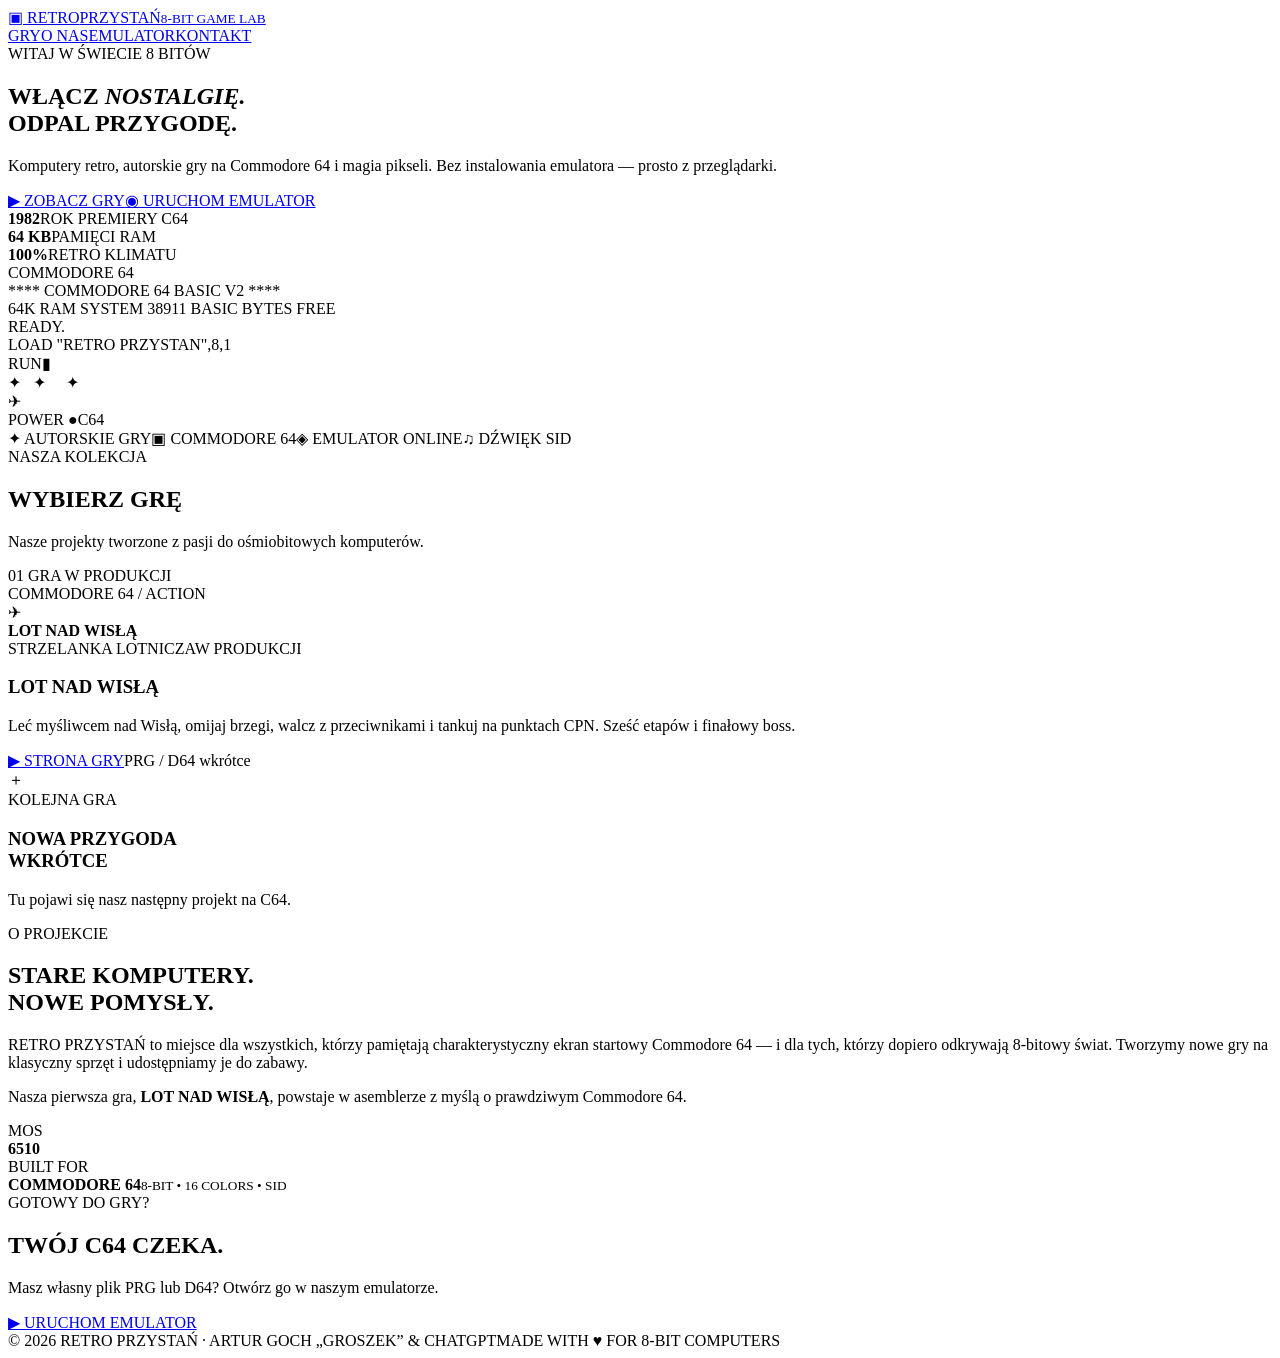
==== index.html @ d4b742b8 "feat: add index.html page" ====
<!doctype html>
<html lang="pl">
<head>
  <meta charset="utf-8"><meta name="viewport" content="width=device-width,initial-scale=1">
  <meta name="theme-color" content="#11112b">
  <meta name="description" content="Retro Przystań — Commodore 64, autorskie gry i emulator w przeglądarce.">
  <title>RETRO PRZYSTAŃ — Gry na Commodore 64</title>
  <link rel="preconnect" href="https://fonts.googleapis.com">
  <link rel="preconnect" href="https://fonts.gstatic.com" crossorigin>
  <link href="https://fonts.googleapis.com/css2?family=Press+Start+2P&family=Space+Grotesk:wght@400;500;600;700&display=swap" rel="stylesheet">
  <link rel="stylesheet" href="style.css">
</head>
<body>
  <header class="topbar wrap"><a class="logo" href="index.html"><span class="logo-mark">▣</span> RETRO<span class="accent">PRZYSTAŃ</span><small>8-BIT GAME LAB</small></a><nav aria-label="Menu"><a href="#gry">GRY</a><a href="#o-projekcie">O NAS</a><a href="player.html">EMULATOR</a><a href="#kontakt">KONTAKT</a></nav></header>
  <main>
    <section class="hero wrap">
      <div class="hero-text"><span class="eyebrow"><span class="pulse"></span> WITAJ W ŚWIECIE 8 BITÓW</span><h1>WŁĄCZ <em>NOSTALGIĘ.</em><br>ODPAL PRZYGODĘ.</h1><p>Komputery retro, autorskie gry na Commodore 64 i magia pikseli. Bez instalowania emulatora — prosto z przeglądarki.</p><div class="actions"><a class="btn primary" href="#gry">▶ ZOBACZ GRY</a><a class="btn ghost" href="player.html">◉ URUCHOM EMULATOR</a></div><div class="hero-stats"><div><strong>1982</strong><span>ROK PREMIERY C64</span></div><div><strong>64 KB</strong><span>PAMIĘCI RAM</span></div><div><strong>100%</strong><span>RETRO KLIMATU</span></div></div></div>
      <div class="machine" aria-label="Dekoracyjny ekran stylizowany na monitor Commodore 64"><div class="monitor"><div class="monitor-top"><span class="led"></span><span>COMMODORE 64</span></div><div class="crt"><div class="crt-inner"><div class="screen-title">**** COMMODORE 64 BASIC V2 ****</div><div>64K RAM SYSTEM 38911 BASIC BYTES FREE</div><div class="ready">READY.</div><div class="screen-line">LOAD "RETRO PRZYSTAN",8,1</div><div class="screen-line">RUN<span class="cursor">▮</span></div><div class="pixel-scene"><div class="sky-pixels">✦ &nbsp; ✦ &nbsp;&nbsp;&nbsp; ✦</div><div class="plane">✈</div><div class="river"></div><div class="shore shore-left"></div><div class="shore shore-right"></div></div></div></div><div class="monitor-bottom"><span>POWER ●</span><span>C64</span></div></div><div class="stand"></div></div>
    </section>
    <section class="features"><div class="wrap feature-grid"><span>✦ AUTORSKIE GRY</span><span>▣ COMMODORE 64</span><span>◈ EMULATOR ONLINE</span><span>♫ DŹWIĘK SID</span></div></section>
    <section class="section wrap" id="gry"><div class="section-head"><div><span class="eyebrow">NASZA KOLEKCJA</span><h2>WYBIERZ <span class="accent">GRĘ</span></h2><p>Nasze projekty tworzone z pasji do ośmiobitowych komputerów.</p></div><span class="pill">01 GRA W PRODUKCJI</span></div><div class="game-grid"><article class="game-card"><div class="art"><div class="art-label">COMMODORE 64 / ACTION</div><div class="art-river"><div class="art-plane">✈</div></div><strong>LOT NAD WISŁĄ</strong></div><div class="game-content"><div class="meta"><span>STRZELANKA LOTNICZA</span><span class="status">W PRODUKCJI</span></div><h3>LOT NAD WISŁĄ</h3><p>Leć myśliwcem nad Wisłą, omijaj brzegi, walcz z przeciwnikami i tankuj na punktach CPN. Sześć etapów i finałowy boss.</p><div class="card-actions"><a class="btn primary" href="player.html?game=lot-nad-wisla">▶ STRONA GRY</a><span>PRG / D64 wkrótce</span></div></div></article><article class="game-card secondary-card"><div class="empty-card"><div class="empty-icon">＋</div><span>KOLEJNA GRA</span><h3>NOWA PRZYGODA<br>WKRÓTCE</h3><p>Tu pojawi się nasz następny projekt na C64.</p></div></article></div></section>
    <section class="section wrap" id="o-projekcie"><div class="about"><div><span class="eyebrow">O PROJEKCIE</span><h2>STARE KOMPUTERY.<br><span class="accent">NOWE POMYSŁY.</span></h2><p>RETRO PRZYSTAŃ to miejsce dla wszystkich, którzy pamiętają charakterystyczny ekran startowy Commodore 64 — i dla tych, którzy dopiero odkrywają 8-bitowy świat. Tworzymy nowe gry na klasyczny sprzęt i udostępniamy je do zabawy.</p><p>Nasza pierwsza gra, <b>LOT NAD WISŁĄ</b>, powstaje w asemblerze z myślą o prawdziwym Commodore 64.</p></div><div class="about-panel"><div class="chip">MOS<br><b>6510</b></div><div class="panel-copy">BUILT FOR<br><strong>COMMODORE 64</strong><small>8-BIT • 16 COLORS • SID</small></div></div></div></section>
    <section class="section wrap" id="kontakt"><div class="cta"><span class="eyebrow">GOTOWY DO GRY?</span><h2>TWÓJ C64 CZEKA.</h2><p>Masz własny plik PRG lub D64? Otwórz go w naszym emulatorze.</p><a class="btn primary" href="player.html">▶ URUCHOM EMULATOR</a></div></section>
  </main><footer class="wrap footer"><span>© 2026 RETRO PRZYSTAŃ · ARTUR GOCH „GROSZEK” & CHATGPT</span><span>MADE WITH ♥ FOR 8-BIT COMPUTERS</span></footer>
</body></html>
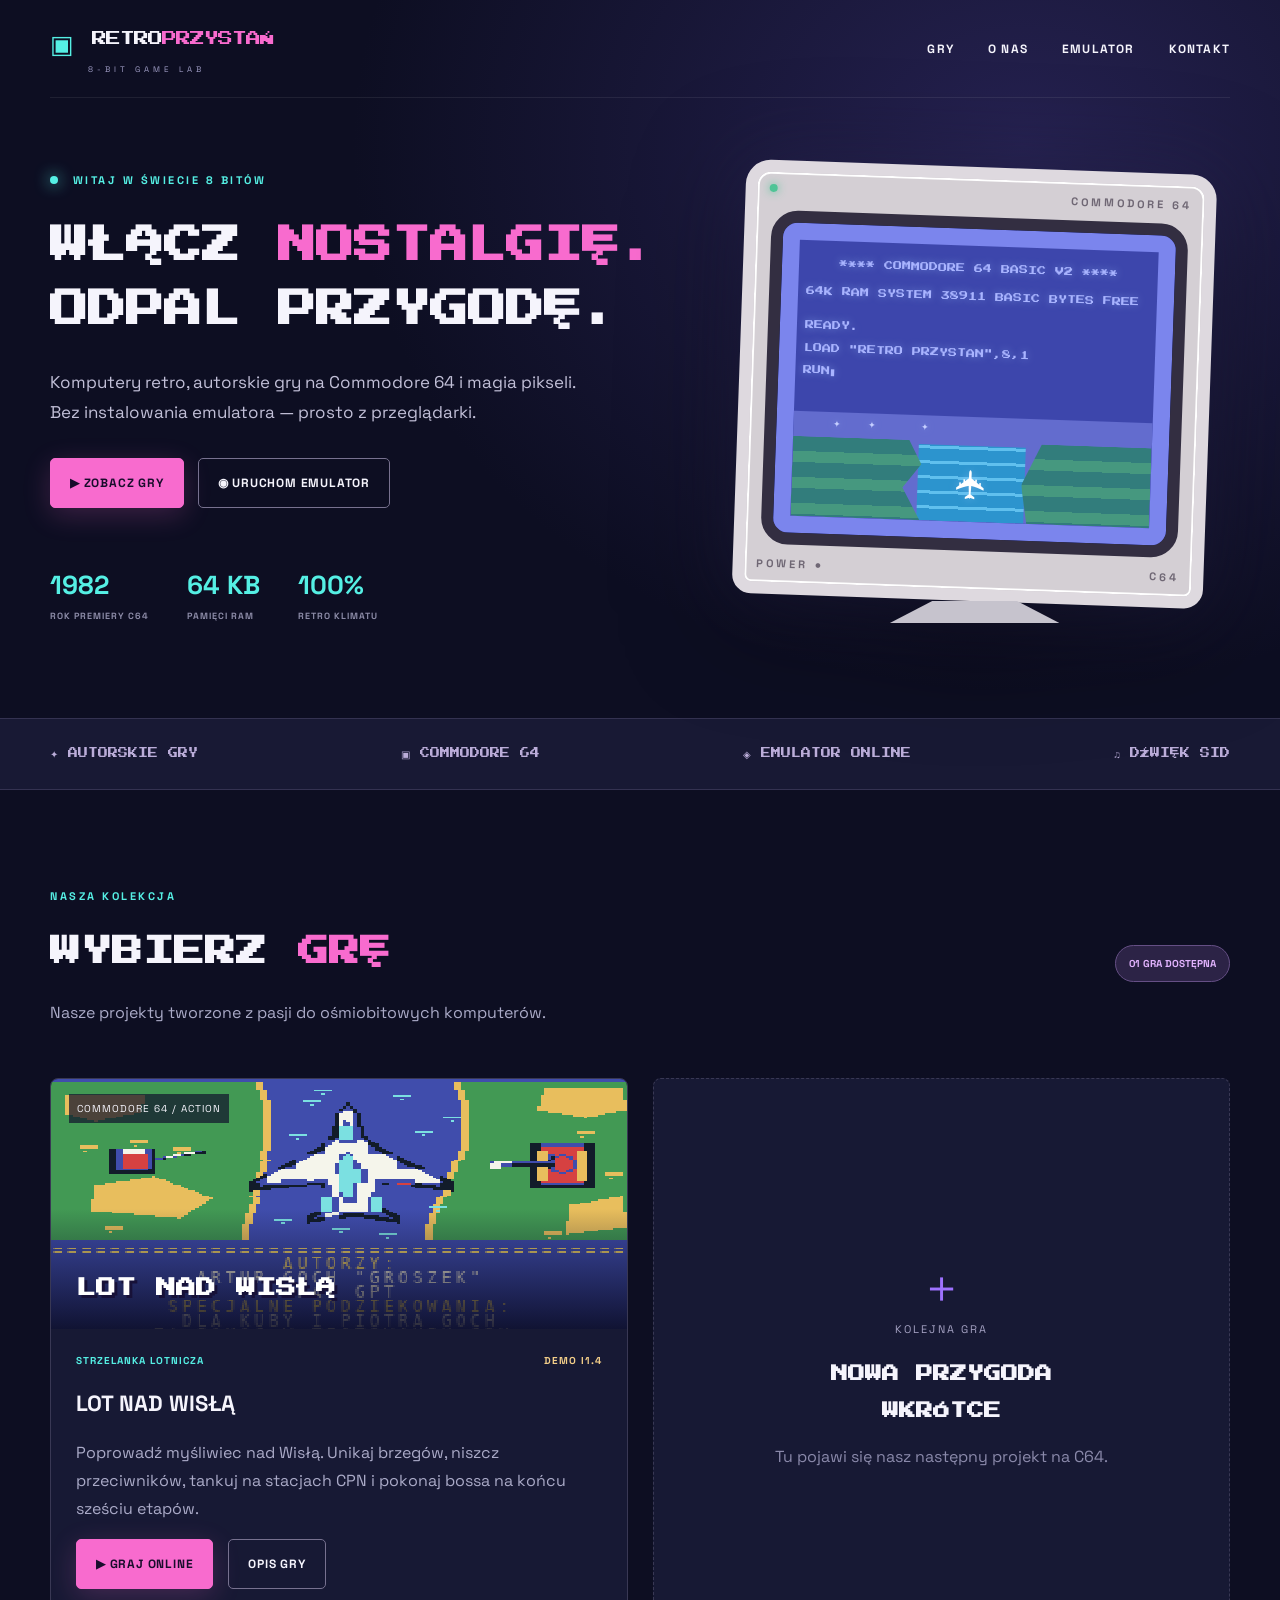
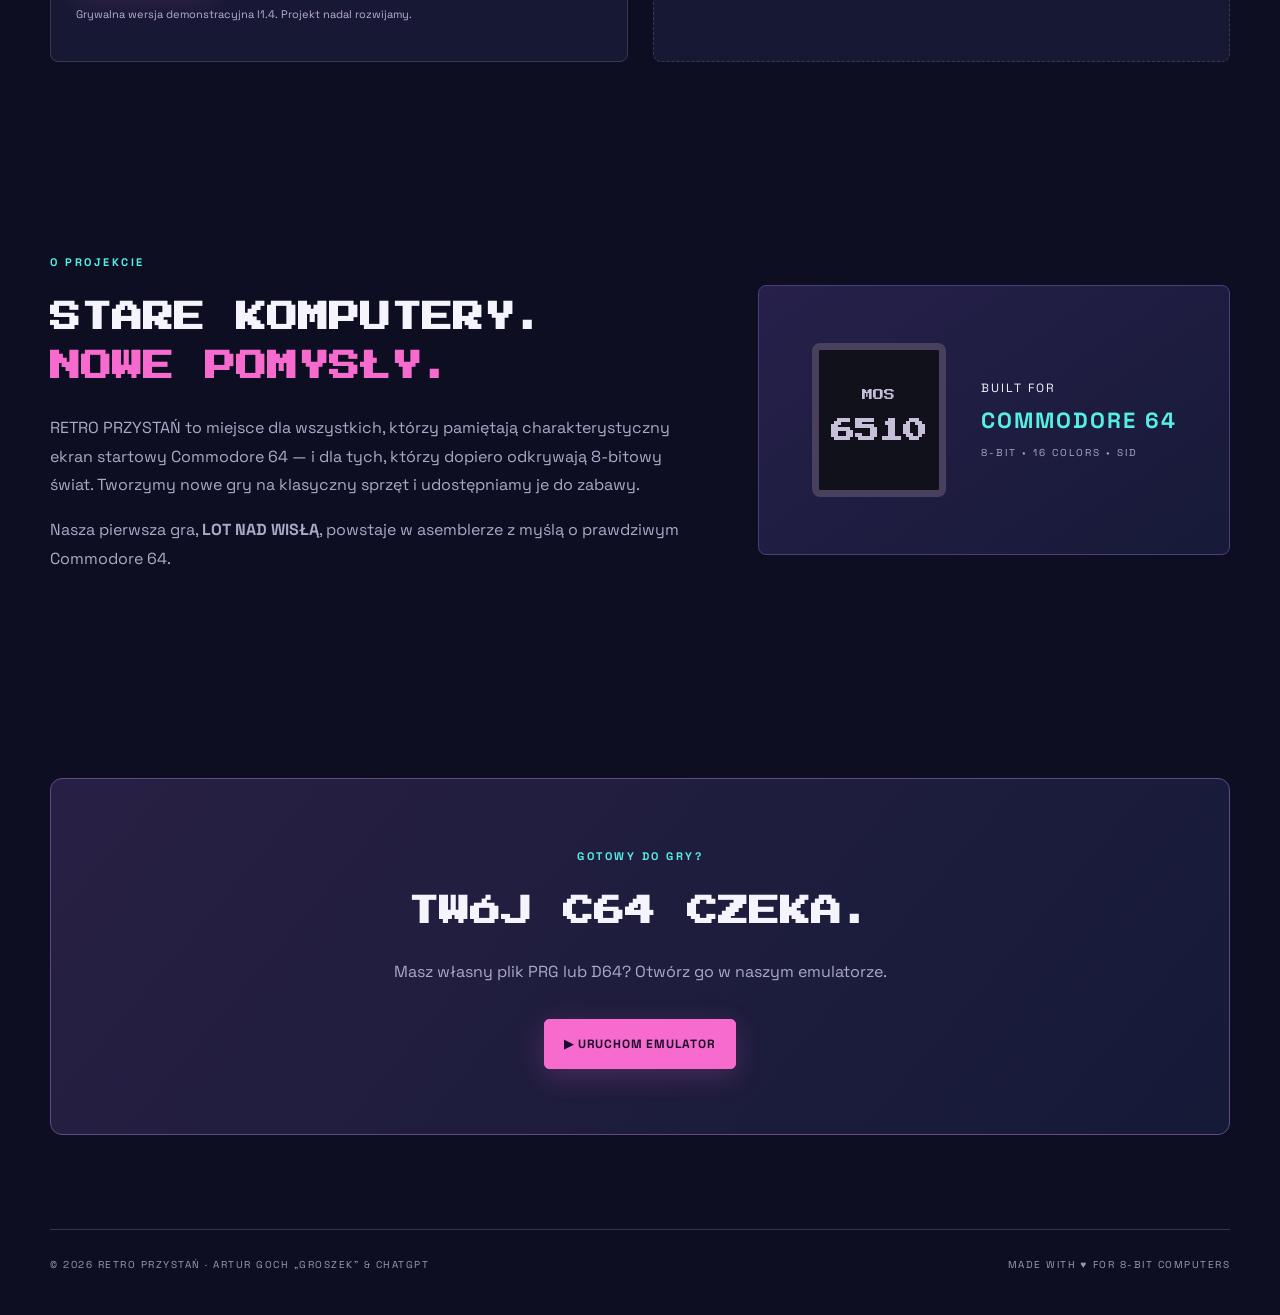
==== commit 3bb59f0a: "feat: publish playable LOT NAD WISLA I1.4 demo, art, game info and play-online button" ====
--- a/index.html
+++ b/index.html
@@ -18,7 +18,7 @@
       <div class="machine" aria-label="Dekoracyjny ekran stylizowany na monitor Commodore 64"><div class="monitor"><div class="monitor-top"><span class="led"></span><span>COMMODORE 64</span></div><div class="crt"><div class="crt-inner"><div class="screen-title">**** COMMODORE 64 BASIC V2 ****</div><div>64K RAM SYSTEM 38911 BASIC BYTES FREE</div><div class="ready">READY.</div><div class="screen-line">LOAD "RETRO PRZYSTAN",8,1</div><div class="screen-line">RUN<span class="cursor">▮</span></div><div class="pixel-scene"><div class="sky-pixels">✦ &nbsp; ✦ &nbsp;&nbsp;&nbsp; ✦</div><div class="plane">✈</div><div class="river"></div><div class="shore shore-left"></div><div class="shore shore-right"></div></div></div></div><div class="monitor-bottom"><span>POWER ●</span><span>C64</span></div></div><div class="stand"></div></div>
     </section>
     <section class="features"><div class="wrap feature-grid"><span>✦ AUTORSKIE GRY</span><span>▣ COMMODORE 64</span><span>◈ EMULATOR ONLINE</span><span>♫ DŹWIĘK SID</span></div></section>
-    <section class="section wrap" id="gry"><div class="section-head"><div><span class="eyebrow">NASZA KOLEKCJA</span><h2>WYBIERZ <span class="accent">GRĘ</span></h2><p>Nasze projekty tworzone z pasji do ośmiobitowych komputerów.</p></div><span class="pill">01 GRA W PRODUKCJI</span></div><div class="game-grid"><article class="game-card"><div class="art"><div class="art-label">COMMODORE 64 / ACTION</div><div class="art-river"><div class="art-plane">✈</div></div><strong>LOT NAD WISŁĄ</strong></div><div class="game-content"><div class="meta"><span>STRZELANKA LOTNICZA</span><span class="status">W PRODUKCJI</span></div><h3>LOT NAD WISŁĄ</h3><p>Leć myśliwcem nad Wisłą, omijaj brzegi, walcz z przeciwnikami i tankuj na punktach CPN. Sześć etapów i finałowy boss.</p><div class="card-actions"><a class="btn primary" href="player.html?game=lot-nad-wisla">▶ STRONA GRY</a><span>PRG / D64 wkrótce</span></div></div></article><article class="game-card secondary-card"><div class="empty-card"><div class="empty-icon">＋</div><span>KOLEJNA GRA</span><h3>NOWA PRZYGODA<br>WKRÓTCE</h3><p>Tu pojawi się nasz następny projekt na C64.</p></div></article></div></section>
+    <section class="section wrap" id="gry"><div class="section-head"><div><span class="eyebrow">NASZA KOLEKCJA</span><h2>WYBIERZ <span class="accent">GRĘ</span></h2><p>Nasze projekty tworzone z pasji do ośmiobitowych komputerów.</p></div><span class="pill">01 GRA DOSTĘPNA</span></div><div class="game-grid"><article class="game-card"><div class="art art--cover"><img class="game-cover" src="images/lot-nad-wisla-tytul.png" alt="Grafika tytułowa gry LOT NAD WISŁĄ: samolot nad rzeką Wisłą" loading="lazy"><div class="art-label">COMMODORE 64 / ACTION</div><strong>LOT NAD WISŁĄ</strong></div><div class="game-content"><div class="meta"><span>STRZELANKA LOTNICZA</span><span class="status">DEMO I1.4</span></div><h3>LOT NAD WISŁĄ</h3><p>Poprowadź myśliwiec nad Wisłą. Unikaj brzegów, niszcz przeciwników, tankuj na stacjach CPN i pokonaj bossa na końcu sześciu etapów.</p><div class="card-actions"><a class="btn primary" href="player.html?game=lot-nad-wisla">▶ GRAJ ONLINE</a><a class="btn ghost" href="lot-nad-wisla.html">OPIS GRY</a></div><p class="game-version-note">Grywalna wersja demonstracyjna I1.4. Projekt nadal rozwijamy.</p></div></article><article class="game-card secondary-card"><div class="empty-card"><div class="empty-icon">＋</div><span>KOLEJNA GRA</span><h3>NOWA PRZYGODA<br>WKRÓTCE</h3><p>Tu pojawi się nasz następny projekt na C64.</p></div></article></div></section>
     <section class="section wrap" id="o-projekcie"><div class="about"><div><span class="eyebrow">O PROJEKCIE</span><h2>STARE KOMPUTERY.<br><span class="accent">NOWE POMYSŁY.</span></h2><p>RETRO PRZYSTAŃ to miejsce dla wszystkich, którzy pamiętają charakterystyczny ekran startowy Commodore 64 — i dla tych, którzy dopiero odkrywają 8-bitowy świat. Tworzymy nowe gry na klasyczny sprzęt i udostępniamy je do zabawy.</p><p>Nasza pierwsza gra, <b>LOT NAD WISŁĄ</b>, powstaje w asemblerze z myślą o prawdziwym Commodore 64.</p></div><div class="about-panel"><div class="chip">MOS<br><b>6510</b></div><div class="panel-copy">BUILT FOR<br><strong>COMMODORE 64</strong><small>8-BIT • 16 COLORS • SID</small></div></div></div></section>
     <section class="section wrap" id="kontakt"><div class="cta"><span class="eyebrow">GOTOWY DO GRY?</span><h2>TWÓJ C64 CZEKA.</h2><p>Masz własny plik PRG lub D64? Otwórz go w naszym emulatorze.</p><a class="btn primary" href="player.html">▶ URUCHOM EMULATOR</a></div></section>
   </main><footer class="wrap footer"><span>© 2026 RETRO PRZYSTAŃ · ARTUR GOCH „GROSZEK” & CHATGPT</span><span>MADE WITH ♥ FOR 8-BIT COMPUTERS</span></footer>
--- a/style.css
+++ b/style.css
@@ -0,0 +1,30 @@
+@import url('https://fonts.googleapis.com/css2?family=Space+Grotesk:wght@400;500;600;700&family=Press+Start+2P&display=swap');
+:root{--bg:#0d0e22;--panel:#171934;--panel2:#202442;--white:#f5f4fc;--muted:#aaaac7;--pink:#f86bce;--violet:#9e72ff;--cyan:#55efe4;--border:#393854}*{box-sizing:border-box}html{scroll-behavior:smooth}body{margin:0;background:radial-gradient(ellipse 70% 25% at 80% 5%,#252150 0,transparent 75%),var(--bg);color:var(--white);font-family:'Space Grotesk',Arial,sans-serif}a{color:inherit;text-decoration:none}.wrap{width:min(1180px,calc(100% - 48px));margin-inline:auto}.topbar{min-height:98px;display:flex;align-items:center;justify-content:space-between;gap:20px;border-bottom:1px solid #ffffff13}.logo{font-family:'Press Start 2P',monospace;font-size:15px;line-height:1.5;letter-spacing:-1px;display:inline-block}.logo-mark{color:var(--cyan);font-size:25px;vertical-align:middle;margin-right:5px}.logo small{display:block;font-family:'Space Grotesk',sans-serif;letter-spacing:4px;margin:4px 0 0 38px;font-size:8px;color:#a09ec6}.accent{color:var(--pink)}nav{display:flex;gap:34px;font-size:12px;letter-spacing:1.2px;font-weight:700}nav a:hover{color:var(--cyan)}.hero{min-height:620px;display:grid;grid-template-columns:1.1fr .9fr;align-items:center;gap:45px;padding-top:34px;padding-bottom:60px}.eyebrow{font-size:11px;letter-spacing:2.5px;color:var(--cyan);font-weight:700}.pulse{display:inline-block;width:8px;height:8px;border-radius:50%;background:var(--cyan);box-shadow:0 0 15px var(--cyan);margin-right:9px}.hero h1,h1,h2,.art strong,.empty-card h3,.cta h2{font-family:'Press Start 2P',monospace}.hero h1{font-size:clamp(25px,3vw,42px);line-height:1.65;margin:26px 0}.hero h1 em{font-style:normal;color:var(--pink)}.hero-text>p{color:#c1bfd7;font-size:17px;line-height:1.75;max-width:530px}.actions{display:flex;gap:14px;flex-wrap:wrap;margin-top:30px}.btn{border:1px solid #77718f;border-radius:5px;display:inline-flex;justify-content:center;align-items:center;padding:16px 19px;font-size:12px;font-family:inherit;font-weight:800;letter-spacing:.8px;cursor:pointer;text-decoration:none}.primary{background:var(--pink);color:#180c2b;border-color:var(--pink);box-shadow:0 7px 28px #f86bce33}.primary:hover{background:#ff9be0}.ghost:hover{border-color:var(--cyan);color:var(--cyan)}.hero-stats{display:flex;gap:38px;margin-top:60px}.hero-stats>div{display:flex;flex-direction:column;gap:8px}.hero-stats strong{font-size:26px;color:var(--cyan)}.hero-stats span{font-size:9px;letter-spacing:1px;color:#8c8ba7;font-weight:700}.machine{filter:drop-shadow(0 22px 50px #0008);padding:20px}.monitor{border:12px solid #ded9df;border-radius:25px 25px 19px 19px;background:#d4cfd4;box-shadow:inset 0 0 0 2px white,0 0 75px #7972e622;transform:rotate(2deg)}.monitor-top,.monitor-bottom{color:#6f6774;display:flex;justify-content:space-between;font-size:11px;letter-spacing:3px;font-weight:700;padding:12px}.led{height:8px;width:8px;border-radius:50%;background:#4fc496;box-shadow:0 0 10px #4fc496}.crt{margin:0 15px;background:#151a4f;border:12px solid #332e41;border-radius:27px;overflow:hidden;box-shadow:inset 0 0 30px #0008}.crt-inner{height:310px;background:#3d46ac;border:17px solid #7b85ed;color:#a9b4ff;font:9px/1.8 'Press Start 2P',monospace;position:relative;overflow:hidden;padding:15px 8px;text-shadow:0 0 9px #a2caff77}.screen-title{text-align:center;margin-bottom:12px}.ready{margin-top:18px}.screen-line{margin-top:6px}.cursor{animation:blink 1s steps(1) infinite}@keyframes blink{50%{opacity:0}}.pixel-scene{position:absolute;bottom:0;left:0;right:0;height:105px;background:#636cce;overflow:hidden}.sky-pixels{position:absolute;top:3px;left:40px;color:#c5ceff}.river{position:absolute;left:35%;width:30%;top:29px;bottom:0;background:repeating-linear-gradient(0deg,#2c94ce 0 12px,#60c0ee 12px 15px)}.shore{position:absolute;bottom:0;top:25px;width:36%;background:repeating-linear-gradient(180deg,#327d7c 0 15px,#46987f 15px 26px)}.shore-left{left:0;clip-path:polygon(0 0,90% 0,100% 30%,86% 60%,100% 100%,0 100%)}.shore-right{right:0;clip-path:polygon(15% 0,100% 0,100% 100%,5% 100%,0 52%)}.plane{position:absolute;font:40px Arial;z-index:2;left:50%;bottom:14px;color:#fff;transform:translateX(-50%) rotate(-90deg)}.stand{background:#c6c3cd;width:36%;height:22px;margin:auto;clip-path:polygon(25% 0,75% 0,100% 100%,0 100%)}.features{background:#181934;border-block:1px solid #343251}.feature-grid{min-height:70px;display:flex;justify-content:space-between;align-items:center;gap:20px;flex-wrap:wrap;font-family:'Press Start 2P',monospace;font-size:10px;color:#bbadd9}.section{padding:94px 0}.section-head{display:flex;justify-content:space-between;align-items:center;gap:25px}.section h2{font-size:clamp(20px,2.6vw,31px);line-height:1.6;margin:22px 0}.section-head p,.about p,.cta p{color:var(--muted);line-height:1.8}.pill{background:#2c2346;color:#e3b4ff;border:1px solid #654f85;padding:11px 13px;border-radius:25px;font-size:10px;font-weight:700;white-space:nowrap}.game-grid{display:grid;grid-template-columns:1fr 1fr;gap:25px;margin-top:35px}.game-card{border:1px solid var(--border);border-radius:8px;background:var(--panel);overflow:hidden}.art{height:250px;position:relative;overflow:hidden;background:linear-gradient(90deg,#295979 0 32%,#217fa6 32% 68%,#295979 68%)}.art:before,.art:after{content:'';position:absolute;top:0;bottom:0;width:29%;background:repeating-linear-gradient(0deg,#1f795d 0 17px,#36875a 17px 33px)}.art:before{left:0;clip-path:polygon(0 0,100% 0,86% 32%,100% 68%,88% 100%,0 100%)}.art:after{right:0;clip-path:polygon(12% 0,100% 0,100% 100%,0 100%,15% 65%,0 25%)}.art-river{position:absolute;inset:0;background:repeating-linear-gradient(0deg,transparent 0 24px,#85d5e21a 24px 29px)}.art-plane{font-size:105px;color:#e6edf0;position:absolute;left:50%;top:45%;transform:translate(-50%,-50%) rotate(-90deg);text-shadow:6px 4px #142d58}.art-label{position:absolute;top:15px;left:18px;z-index:3;background:#12162dbb;padding:8px;font-size:10px;letter-spacing:1px}.art strong{position:absolute;bottom:25px;left:25px;z-index:4;color:#fff;font-size:20px;text-shadow:3px 3px #171138}.game-content{padding:25px}.meta{display:flex;justify-content:space-between;gap:10px;color:var(--cyan);font-size:10px;font-weight:700;letter-spacing:1px}.status{color:#f3ce89}.game-content h3{font-size:22px}.game-content p{color:var(--muted);line-height:1.75;min-height:75px}.card-actions{display:flex;align-items:center;gap:15px;flex-wrap:wrap}.card-actions span{font-size:10px;color:#8887a9}.secondary-card{border-style:dashed;display:grid;place-items:center;min-height:480px}.empty-card{text-align:center;padding:20px}.empty-icon{font-size:45px;color:#9e72ff}.empty-card>span{color:#a3a0c1;font-size:11px;letter-spacing:2px}.empty-card h3{font-size:17px;line-height:2.2}.empty-card p{color:#8a89aa}.about{display:grid;grid-template-columns:1.15fr .85fr;gap:70px;align-items:center}.about-panel{display:flex;align-items:center;justify-content:center;gap:35px;border:1px solid #4b3e7c;background:linear-gradient(145deg,#26204a,#171a38);min-height:270px;border-radius:8px}.chip{padding:35px 12px;border:7px solid #48405d;border-radius:8px;text-align:center;background:#11111c;font-family:'Press Start 2P',monospace;color:#c7bfd9;font-size:11px;line-height:2}.chip b{font-size:24px}.panel-copy{font-size:12px;letter-spacing:2px}.panel-copy strong{display:block;color:var(--cyan);font-size:22px;margin:10px 0}.panel-copy small{font-size:10px;color:var(--muted)}.cta{border:1px solid #614b85;background:linear-gradient(130deg,#282044,#151a37);border-radius:12px;padding:65px 25px;text-align:center}.cta .btn{margin-top:16px}.footer{display:flex;justify-content:space-between;gap:20px;border-top:1px solid #38334d;color:#9c99b7;padding-block:28px 44px;font-size:10px;letter-spacing:1.5px}.player-page{padding:65px 0 90px}.player-page>h1{font-size:clamp(20px,3vw,34px);line-height:1.7}.player-page>p{line-height:1.8;color:var(--muted);max-width:900px}.notice{border:1px solid #4c5e83;color:#b1cbe7;background:#17223f;padding:15px 20px;margin:24px 0;font-size:13px;line-height:1.7}.player-layout{display:grid;grid-template-columns:minmax(0,1fr) 300px;gap:22px}.player-stage{background:#080916;border:1px solid #464465;border-radius:8px;min-height:440px;overflow:hidden}.player-placeholder{height:100%;min-height:440px;display:flex;align-items:center;justify-content:center;flex-direction:column;gap:15px;color:#a0afff;background:radial-gradient(#242b73,#0c1238)}.player-placeholder p{font-family:'Press Start 2P',monospace}.player-placeholder span{font-size:11px;letter-spacing:2px;text-align:center;padding:0 20px}.icon-c64{font-family:'Press Start 2P',monospace;font-size:55px}.emulator-container{height:520px;width:100%}.player-sidebar{background:var(--panel);border:1px solid var(--border);border-radius:8px;padding:23px}.player-sidebar h2{font:13px/1.7 'Press Start 2P',monospace}.player-sidebar h3{font-size:13px;letter-spacing:1px}.player-sidebar p{color:var(--muted);font-size:13px;line-height:1.7}.file-label{display:block;text-align:center;background:var(--pink);color:#190e2c;padding:17px 9px;font-size:11px;font-weight:800;border-radius:4px;cursor:pointer;line-height:1.5;margin-block:20px 8px}input[type=file]{width:100%;font-size:11px;color:#bbb}.reset{width:100%;margin-top:14px;background:transparent;color:var(--white)}.divider{height:1px;background:var(--border);margin:25px 0}.smallprint{font-size:12px}.smallprint a{color:var(--cyan)}[hidden]{display:none!important}@media(max-width:880px){.hero,.about{grid-template-columns:1fr}.machine{max-width:550px;margin:0 auto}.hero{padding-top:65px}.feature-grid{justify-content:center}.game-grid{grid-template-columns:1fr}.player-layout{grid-template-columns:1fr}.topbar{align-items:flex-start;padding-top:22px;padding-bottom:22px;flex-direction:column}nav{flex-wrap:wrap;gap:17px}.hero-stats{gap:20px}}@media(max-width:540px){.wrap{width:min(100% - 28px,1180px)}.hero h1{font-size:22px}.hero-stats strong{font-size:19px}.hero-stats span{font-size:8px}.machine{padding:0}.crt-inner{height:235px;font-size:7px;padding:8px 4px;border-width:9px}.crt{margin:0 6px;border-width:7px}.monitor{border-width:8px}.hero-stats{margin-top:36px}.art strong{font-size:16px}.section{padding:55px 0}.section-head{align-items:flex-start;flex-direction:column}.about-panel{flex-direction:column;padding:25px;gap:12px}.footer{flex-direction:column}.feature-grid{font-size:8px}.logo{font-size:12px}}
+/* Karta gry i własna podstrona LOT NAD WISŁĄ. */
+.art--cover{background:#12152c}
+.art--cover:before,.art--cover:after{display:none}
+.art--cover:after{display:block;content:'';position:absolute;inset:52% 0 0;background:linear-gradient(transparent,#090a20dd);width:100%;clip-path:none;pointer-events:none}
+.game-cover{display:block;width:100%;height:100%;object-fit:cover;image-rendering:pixelated}
+.art--cover strong{max-width:90%;line-height:1.6}
+.game-version-note{font-size:11px!important;min-height:0!important;margin-top:16px;color:#b9aed1!important}
+.player-sidebar a:not(.btn){color:var(--cyan);text-decoration:underline}
+.game-detail{padding:68px 0 96px}
+.game-detail h1{font-family:'Press Start 2P',monospace;font-size:clamp(22px,3.1vw,42px);line-height:1.6;letter-spacing:-.4px;margin:22px 0}
+.game-lead{font-size:17px;line-height:1.8;color:#c6c0df;max-width:880px}
+.game-detail-layout{display:grid;grid-template-columns:minmax(0,1.3fr) minmax(265px,.7fr);align-items:start;gap:28px;margin:35px 0 55px}
+.game-title-art{margin:0;border:1px solid #555078;background:#171934;border-radius:9px;overflow:hidden}
+.game-title-art img{display:block;width:100%;height:auto;image-rendering:pixelated}
+.game-title-art figcaption{font-size:12px;color:#b9b2d3;padding:13px 17px}
+.game-panel{background:#171934;border:1px solid #393854;border-radius:9px;padding:26px}
+.game-panel h2{font:14px/1.8 'Press Start 2P',monospace;color:var(--cyan);margin:0 0 17px}
+.game-panel p,.game-panel li{color:#c1bbd7;font-size:14px;line-height:1.8}
+.game-panel ul{padding-left:21px}
+.game-panel .btn{width:100%;margin:9px 0}
+.game-panel .game-download{display:block;text-align:center;font-size:12px;color:var(--cyan);padding:12px 0;text-decoration:underline}
+.game-section-title{font:15px/1.9 'Press Start 2P',monospace;color:#f4eaff;margin:36px 0 15px}
+.game-facts{display:grid;grid-template-columns:1fr 1fr;gap:12px;margin:28px 0}
+.game-fact{padding:18px;background:#201f40;border:1px solid #454061;border-radius:8px}
+.game-fact strong{display:block;color:var(--cyan);font-size:12px;margin-bottom:8px}
+.game-fact span{display:block;font-size:13px;color:#d0c9df;line-height:1.6}
+.game-story{max-width:900px;color:#c5bedb;line-height:1.85}
+@media(max-width:860px){.game-detail-layout{grid-template-columns:1fr}.game-facts{grid-template-columns:1fr}}
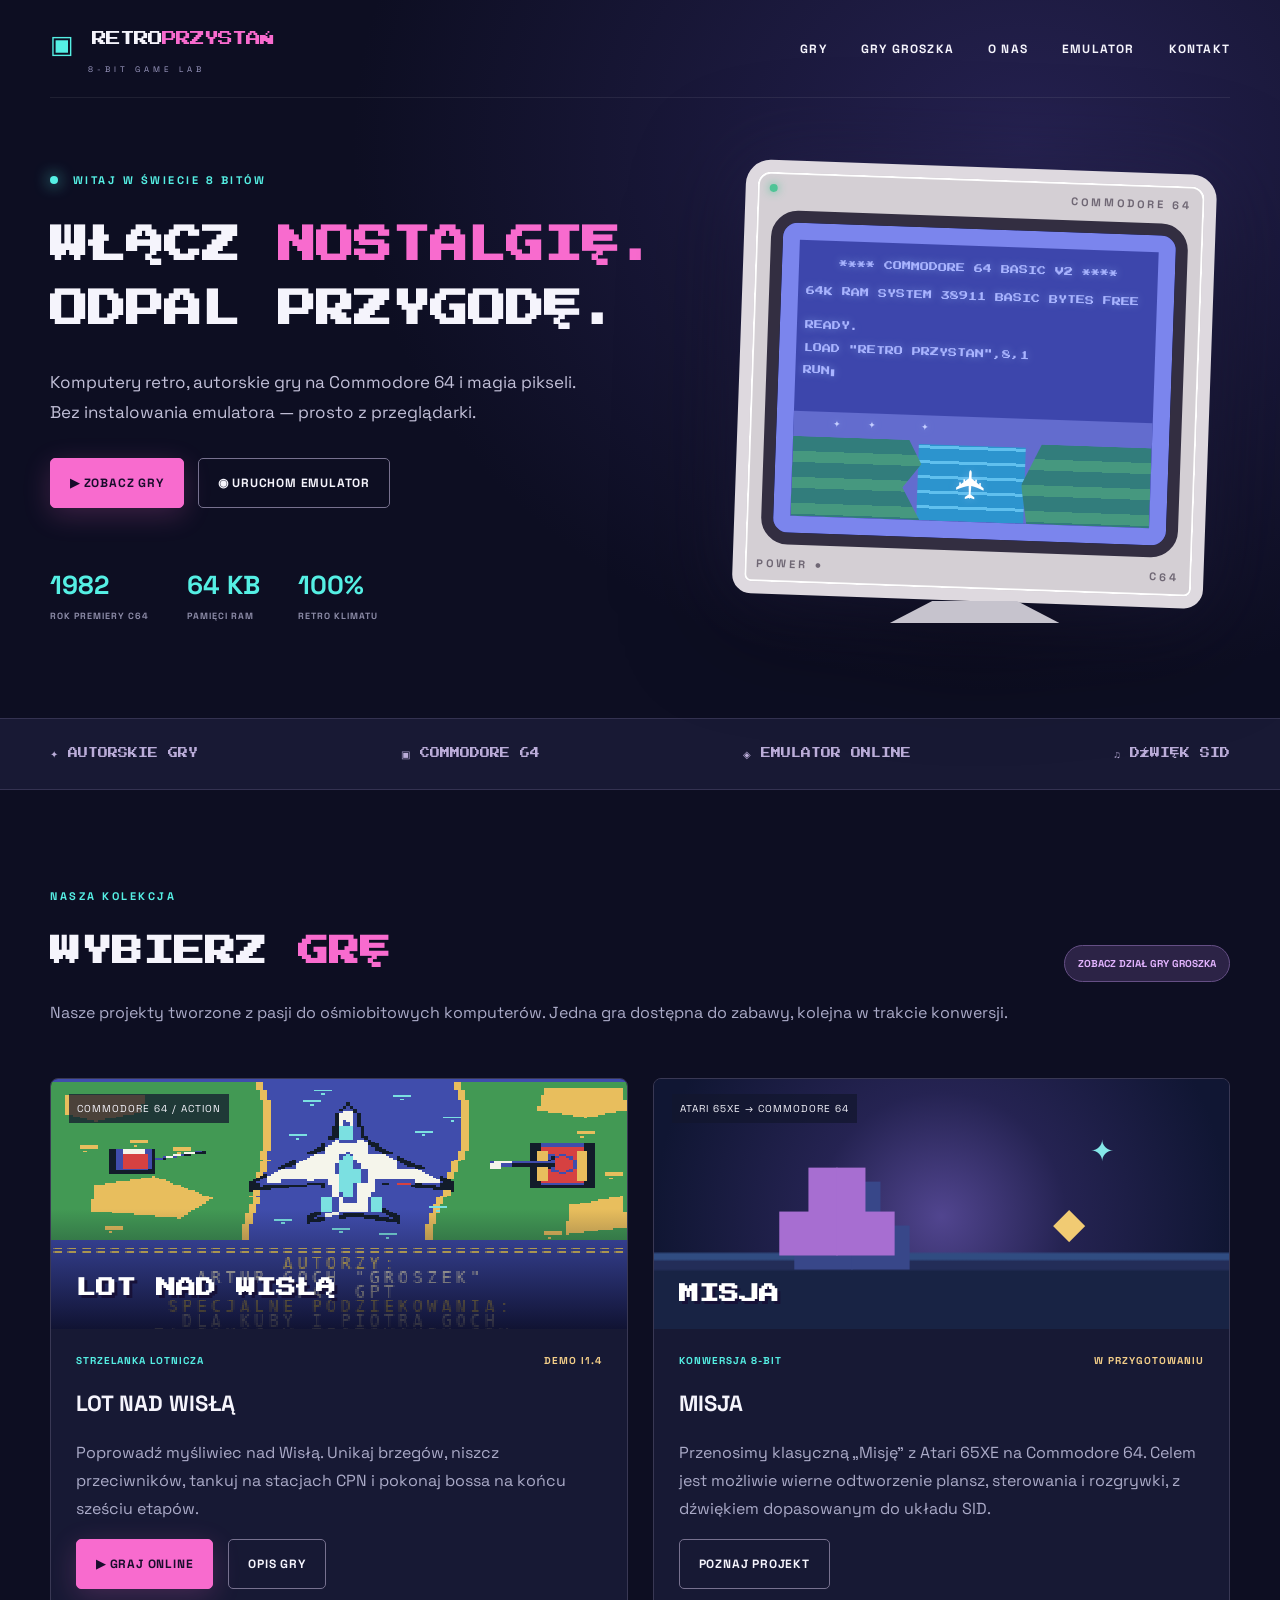
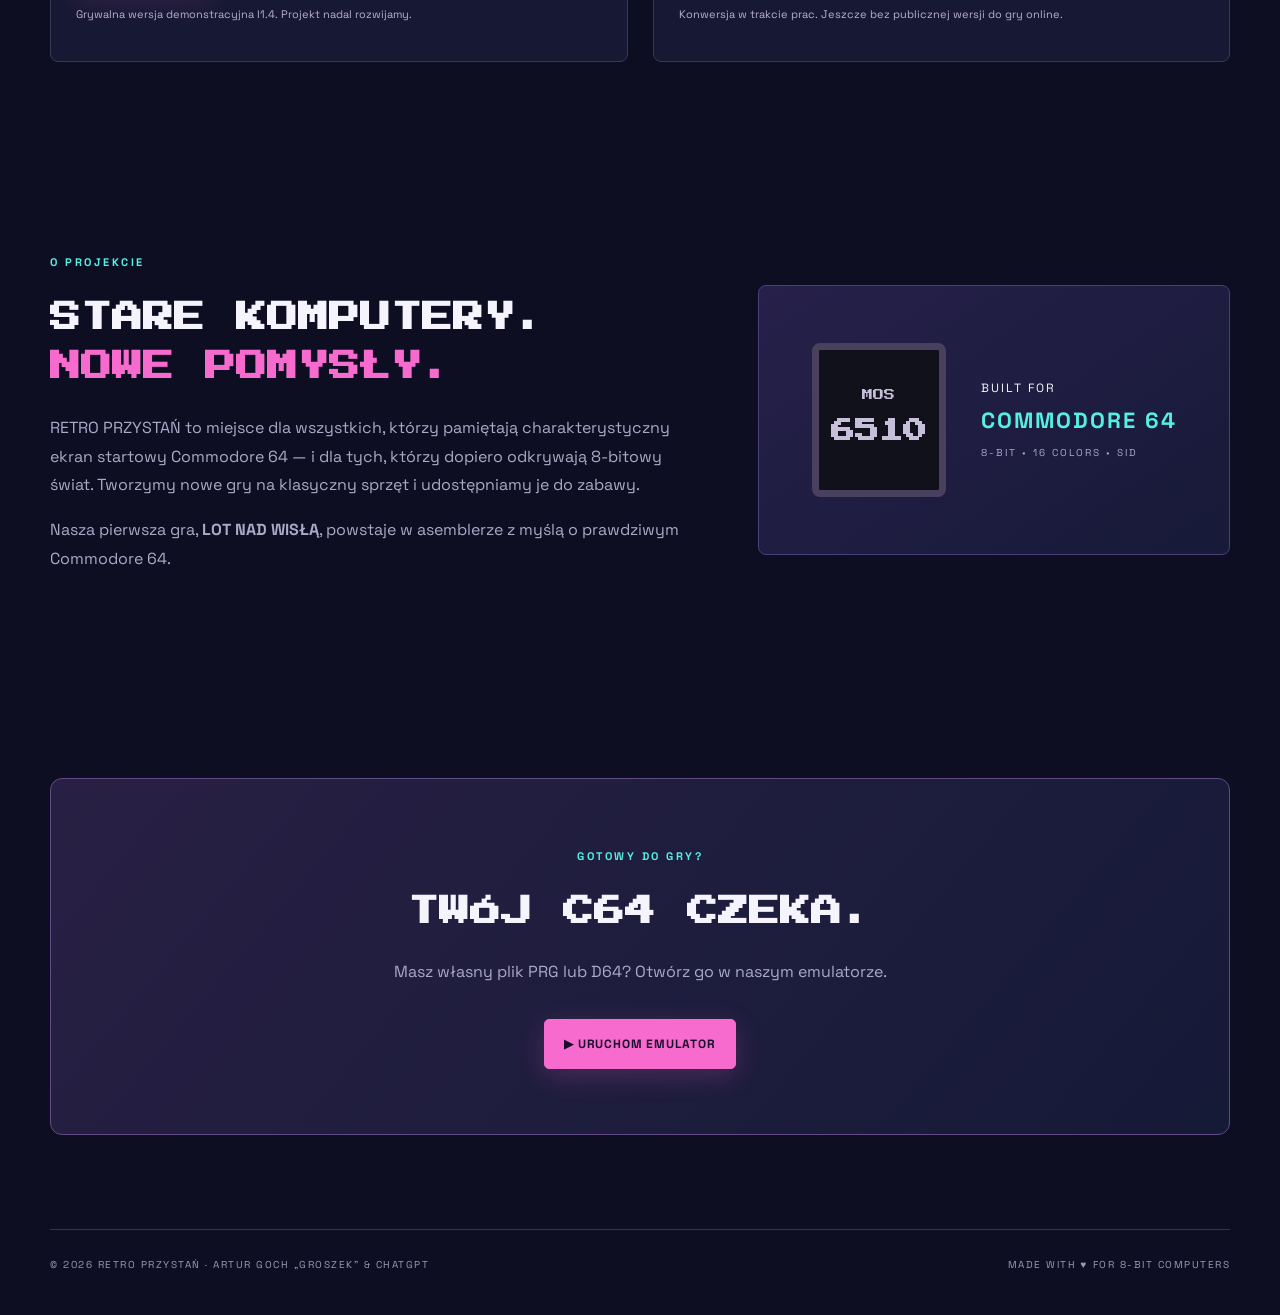
==== commit b1357e6a: "feat: add Gry Groszka game library with playable Lot nad Wisla and Misja preview" ====
--- a/index.html
+++ b/index.html
@@ -11,14 +11,27 @@
   <link rel="stylesheet" href="style.css">
 </head>
 <body>
-  <header class="topbar wrap"><a class="logo" href="index.html"><span class="logo-mark">▣</span> RETRO<span class="accent">PRZYSTAŃ</span><small>8-BIT GAME LAB</small></a><nav aria-label="Menu"><a href="#gry">GRY</a><a href="#o-projekcie">O NAS</a><a href="player.html">EMULATOR</a><a href="#kontakt">KONTAKT</a></nav></header>
+  <header class="topbar wrap"><a class="logo" href="index.html"><span class="logo-mark">▣</span> RETRO<span class="accent">PRZYSTAŃ</span><small>8-BIT GAME LAB</small></a><nav aria-label="Menu"><a href="#gry">GRY</a><a href="gry-groszka.html">GRY GROSZKA</a><a href="#o-projekcie">O NAS</a><a href="player.html">EMULATOR</a><a href="#kontakt">KONTAKT</a></nav></header>
   <main>
     <section class="hero wrap">
       <div class="hero-text"><span class="eyebrow"><span class="pulse"></span> WITAJ W ŚWIECIE 8 BITÓW</span><h1>WŁĄCZ <em>NOSTALGIĘ.</em><br>ODPAL PRZYGODĘ.</h1><p>Komputery retro, autorskie gry na Commodore 64 i magia pikseli. Bez instalowania emulatora — prosto z przeglądarki.</p><div class="actions"><a class="btn primary" href="#gry">▶ ZOBACZ GRY</a><a class="btn ghost" href="player.html">◉ URUCHOM EMULATOR</a></div><div class="hero-stats"><div><strong>1982</strong><span>ROK PREMIERY C64</span></div><div><strong>64 KB</strong><span>PAMIĘCI RAM</span></div><div><strong>100%</strong><span>RETRO KLIMATU</span></div></div></div>
       <div class="machine" aria-label="Dekoracyjny ekran stylizowany na monitor Commodore 64"><div class="monitor"><div class="monitor-top"><span class="led"></span><span>COMMODORE 64</span></div><div class="crt"><div class="crt-inner"><div class="screen-title">**** COMMODORE 64 BASIC V2 ****</div><div>64K RAM SYSTEM 38911 BASIC BYTES FREE</div><div class="ready">READY.</div><div class="screen-line">LOAD "RETRO PRZYSTAN",8,1</div><div class="screen-line">RUN<span class="cursor">▮</span></div><div class="pixel-scene"><div class="sky-pixels">✦ &nbsp; ✦ &nbsp;&nbsp;&nbsp; ✦</div><div class="plane">✈</div><div class="river"></div><div class="shore shore-left"></div><div class="shore shore-right"></div></div></div></div><div class="monitor-bottom"><span>POWER ●</span><span>C64</span></div></div><div class="stand"></div></div>
     </section>
     <section class="features"><div class="wrap feature-grid"><span>✦ AUTORSKIE GRY</span><span>▣ COMMODORE 64</span><span>◈ EMULATOR ONLINE</span><span>♫ DŹWIĘK SID</span></div></section>
-    <section class="section wrap" id="gry"><div class="section-head"><div><span class="eyebrow">NASZA KOLEKCJA</span><h2>WYBIERZ <span class="accent">GRĘ</span></h2><p>Nasze projekty tworzone z pasji do ośmiobitowych komputerów.</p></div><span class="pill">01 GRA DOSTĘPNA</span></div><div class="game-grid"><article class="game-card"><div class="art art--cover"><img class="game-cover" src="images/lot-nad-wisla-tytul.png" alt="Grafika tytułowa gry LOT NAD WISŁĄ: samolot nad rzeką Wisłą" loading="lazy"><div class="art-label">COMMODORE 64 / ACTION</div><strong>LOT NAD WISŁĄ</strong></div><div class="game-content"><div class="meta"><span>STRZELANKA LOTNICZA</span><span class="status">DEMO I1.4</span></div><h3>LOT NAD WISŁĄ</h3><p>Poprowadź myśliwiec nad Wisłą. Unikaj brzegów, niszcz przeciwników, tankuj na stacjach CPN i pokonaj bossa na końcu sześciu etapów.</p><div class="card-actions"><a class="btn primary" href="player.html?game=lot-nad-wisla">▶ GRAJ ONLINE</a><a class="btn ghost" href="lot-nad-wisla.html">OPIS GRY</a></div><p class="game-version-note">Grywalna wersja demonstracyjna I1.4. Projekt nadal rozwijamy.</p></div></article><article class="game-card secondary-card"><div class="empty-card"><div class="empty-icon">＋</div><span>KOLEJNA GRA</span><h3>NOWA PRZYGODA<br>WKRÓTCE</h3><p>Tu pojawi się nasz następny projekt na C64.</p></div></article></div></section>
+    <section class="section wrap" id="gry"><div class="section-head"><div><span class="eyebrow">NASZA KOLEKCJA</span><h2>WYBIERZ <span class="accent">GRĘ</span></h2><p>Nasze projekty tworzone z pasji do ośmiobitowych komputerów. Jedna gra dostępna do zabawy, kolejna w trakcie konwersji.</p></div><a class="pill pill-link" href="gry-groszka.html">ZOBACZ DZIAŁ GRY GROSZKA</a></div><div class="game-grid"><article class="game-card"><div class="art art--cover"><img class="game-cover" src="images/lot-nad-wisla-tytul.png" alt="Grafika tytułowa gry LOT NAD WISŁĄ: samolot nad rzeką Wisłą" loading="lazy"><div class="art-label">COMMODORE 64 / ACTION</div><strong>LOT NAD WISŁĄ</strong></div><div class="game-content"><div class="meta"><span>STRZELANKA LOTNICZA</span><span class="status">DEMO I1.4</span></div><h3>LOT NAD WISŁĄ</h3><p>Poprowadź myśliwiec nad Wisłą. Unikaj brzegów, niszcz przeciwników, tankuj na stacjach CPN i pokonaj bossa na końcu sześciu etapów.</p><div class="card-actions"><a class="btn primary" href="player.html?game=lot-nad-wisla">▶ GRAJ ONLINE</a><a class="btn ghost" href="lot-nad-wisla.html">OPIS GRY</a></div><p class="game-version-note">Grywalna wersja demonstracyjna I1.4. Projekt nadal rozwijamy.</p></div></article><article class="game-card">
+  <div class="art misja-art" aria-label="Dekoracyjna grafika retro, nie jest zrzutem ekranu gry">
+    <div class="art-label">ATARI 65XE → COMMODORE 64</div>
+    <div class="misja-pixel-art" aria-hidden="true"><span class="pixel-star">✦</span><span class="pixel-mountain">▟▙</span><span class="pixel-object">◆</span></div>
+    <strong>MISJA</strong>
+  </div>
+  <div class="game-content">
+    <div class="meta"><span>KONWERSJA 8-BIT</span><span class="status">W PRZYGOTOWANIU</span></div>
+    <h3>MISJA</h3>
+    <p>Przenosimy klasyczną „Misję” z Atari 65XE na Commodore 64. Celem jest możliwie wierne odtworzenie plansz, sterowania i rozgrywki, z dźwiękiem dopasowanym do układu SID.</p>
+    <div class="card-actions"><a class="btn ghost" href="gry-groszka.html#misja">POZNAJ PROJEKT</a></div>
+    <p class="game-version-note">Konwersja w trakcie prac. Jeszcze bez publicznej wersji do gry online.</p>
+  </div>
+</article></div></section>
     <section class="section wrap" id="o-projekcie"><div class="about"><div><span class="eyebrow">O PROJEKCIE</span><h2>STARE KOMPUTERY.<br><span class="accent">NOWE POMYSŁY.</span></h2><p>RETRO PRZYSTAŃ to miejsce dla wszystkich, którzy pamiętają charakterystyczny ekran startowy Commodore 64 — i dla tych, którzy dopiero odkrywają 8-bitowy świat. Tworzymy nowe gry na klasyczny sprzęt i udostępniamy je do zabawy.</p><p>Nasza pierwsza gra, <b>LOT NAD WISŁĄ</b>, powstaje w asemblerze z myślą o prawdziwym Commodore 64.</p></div><div class="about-panel"><div class="chip">MOS<br><b>6510</b></div><div class="panel-copy">BUILT FOR<br><strong>COMMODORE 64</strong><small>8-BIT • 16 COLORS • SID</small></div></div></div></section>
     <section class="section wrap" id="kontakt"><div class="cta"><span class="eyebrow">GOTOWY DO GRY?</span><h2>TWÓJ C64 CZEKA.</h2><p>Masz własny plik PRG lub D64? Otwórz go w naszym emulatorze.</p><a class="btn primary" href="player.html">▶ URUCHOM EMULATOR</a></div></section>
   </main><footer class="wrap footer"><span>© 2026 RETRO PRZYSTAŃ · ARTUR GOCH „GROSZEK” & CHATGPT</span><span>MADE WITH ♥ FOR 8-BIT COMPUTERS</span></footer>
--- a/style.css
+++ b/style.css
@@ -28,3 +28,47 @@
 .game-fact span{display:block;font-size:13px;color:#d0c9df;line-height:1.6}
 .game-story{max-width:900px;color:#c5bedb;line-height:1.85}
 @media(max-width:860px){.game-detail-layout{grid-template-columns:1fr}.game-facts{grid-template-columns:1fr}}
+
+/* Dzial GRY GROSZKA: zgodny z paleta RETRO PRZYSTANI, bez zewnetrznych bibliotek. */
+.pill-link:hover{border-color:var(--cyan);color:var(--cyan)}
+.misja-art{background:
+  linear-gradient(to bottom,transparent 69%,#304c81 70% 72%,#232d58 73% 76%,#182344 77%),
+  radial-gradient(circle at 50% 55%,#51458f 0%,#252352 39%,#101633 90%);
+}
+.misja-art:before,.misja-art:after{display:none}
+.misja-pixel-art{position:absolute;inset:0;text-align:center;color:#85e8e8}
+.misja-pixel-art .pixel-star{position:absolute;right:20%;top:21%;font-size:29px}
+.misja-pixel-art .pixel-mountain{position:absolute;left:22%;bottom:28%;font-size:74px;color:#a76ed1;text-shadow:15px 14px #384789}
+.misja-pixel-art .pixel-object{position:absolute;right:25%;bottom:32%;font-size:42px;color:#f1cb73}
+.groszek-hero{padding-top:78px;padding-bottom:64px}
+.groszek-hero h1{font:clamp(25px,4vw,48px)/1.65 'Press Start 2P',monospace;margin:18px 0}
+.groszek-hero>p{max-width:800px;font-size:18px;line-height:1.85;color:#c0bcd8}
+.groszek-highlights{display:flex;flex-wrap:wrap;gap:16px;margin-top:33px}
+.groszek-highlights>div{min-width:140px;padding:15px 19px;background:#181936;border:1px solid #363657;border-radius:6px}
+.groszek-highlights strong{display:block;color:var(--cyan);font-size:24px;margin-bottom:7px}
+.groszek-highlights span{display:block;color:#aca6c8;font-size:10px;letter-spacing:1px;font-weight:700}
+.groszek-section{padding-bottom:80px}
+.groszek-section h2,.groszek-outro h2{font:clamp(19px,2.4vw,27px)/1.7 'Press Start 2P',monospace;margin:13px 0}
+.groszek-grid{display:grid;grid-template-columns:1fr 1fr;gap:26px;margin-top:30px}
+.groszek-entry{border:1px solid var(--border);border-radius:9px;background:var(--panel);overflow:hidden;min-width:0}
+.groszek-preview{height:270px;overflow:hidden;position:relative;background:#171d42}
+.groszek-preview img{display:block;width:100%;height:100%;object-fit:cover;image-rendering:pixelated}
+.groszek-content{padding:28px}
+.groszek-content h3{font-size:25px;margin:18px 0;color:#faf6ff}
+.groszek-content>p{color:var(--muted);font-size:14px;line-height:1.85}
+.groszek-content .card-actions{margin-top:20px}
+.groszek-content .groszek-version{padding:12px 0;color:#d0c9e1}
+.groszek-content .groszek-credit{margin-top:20px;font-size:12px;color:#9fa0c3}
+.groszek-ready{color:var(--cyan)}
+.groszek-misja-preview{display:flex;flex-direction:column;align-items:center;justify-content:center;gap:16px;text-align:center;padding:19px}
+.groszek-misja-platform{font-size:12px;color:#a8e8e8;letter-spacing:2px;font-weight:700}
+.groszek-misja-platform b{color:var(--pink)}
+.groszek-misja-symbol{font-size:72px;line-height:1;color:#f2c77b;text-shadow:13px 9px #674d9f}
+.groszek-misja-title{font:32px/1.3 'Press Start 2P',monospace;color:#fff;text-shadow:4px 4px #332459}
+.groszek-misja-caption{font-size:10px;letter-spacing:2px;color:#d2c5ff}
+.groszek-unavailable{margin-top:19px;padding:15px;text-align:center;border:1px dashed #63577a;border-radius:5px;color:#9f9bb6;font-size:12px;letter-spacing:1px;font-weight:700}
+.groszek-outro{display:flex;justify-content:space-between;align-items:center;gap:20px;padding:44px 0 90px;border-top:1px solid #35324b}
+.groszek-outro p{color:var(--muted);max-width:720px;line-height:1.85}
+.groszek-outro .btn{flex-shrink:0}
+@media(max-width:900px){.groszek-grid{grid-template-columns:1fr}.groszek-outro{align-items:flex-start;flex-direction:column}.groszek-hero{padding-top:53px}}
+@media(max-width:500px){.groszek-preview{height:215px}.groszek-content{padding:20px}.groszek-misja-title{font-size:26px}.groszek-misja-platform{font-size:10px}.groszek-hero>p{font-size:15px}.groszek-highlights>div{min-width:95px;flex:1}}
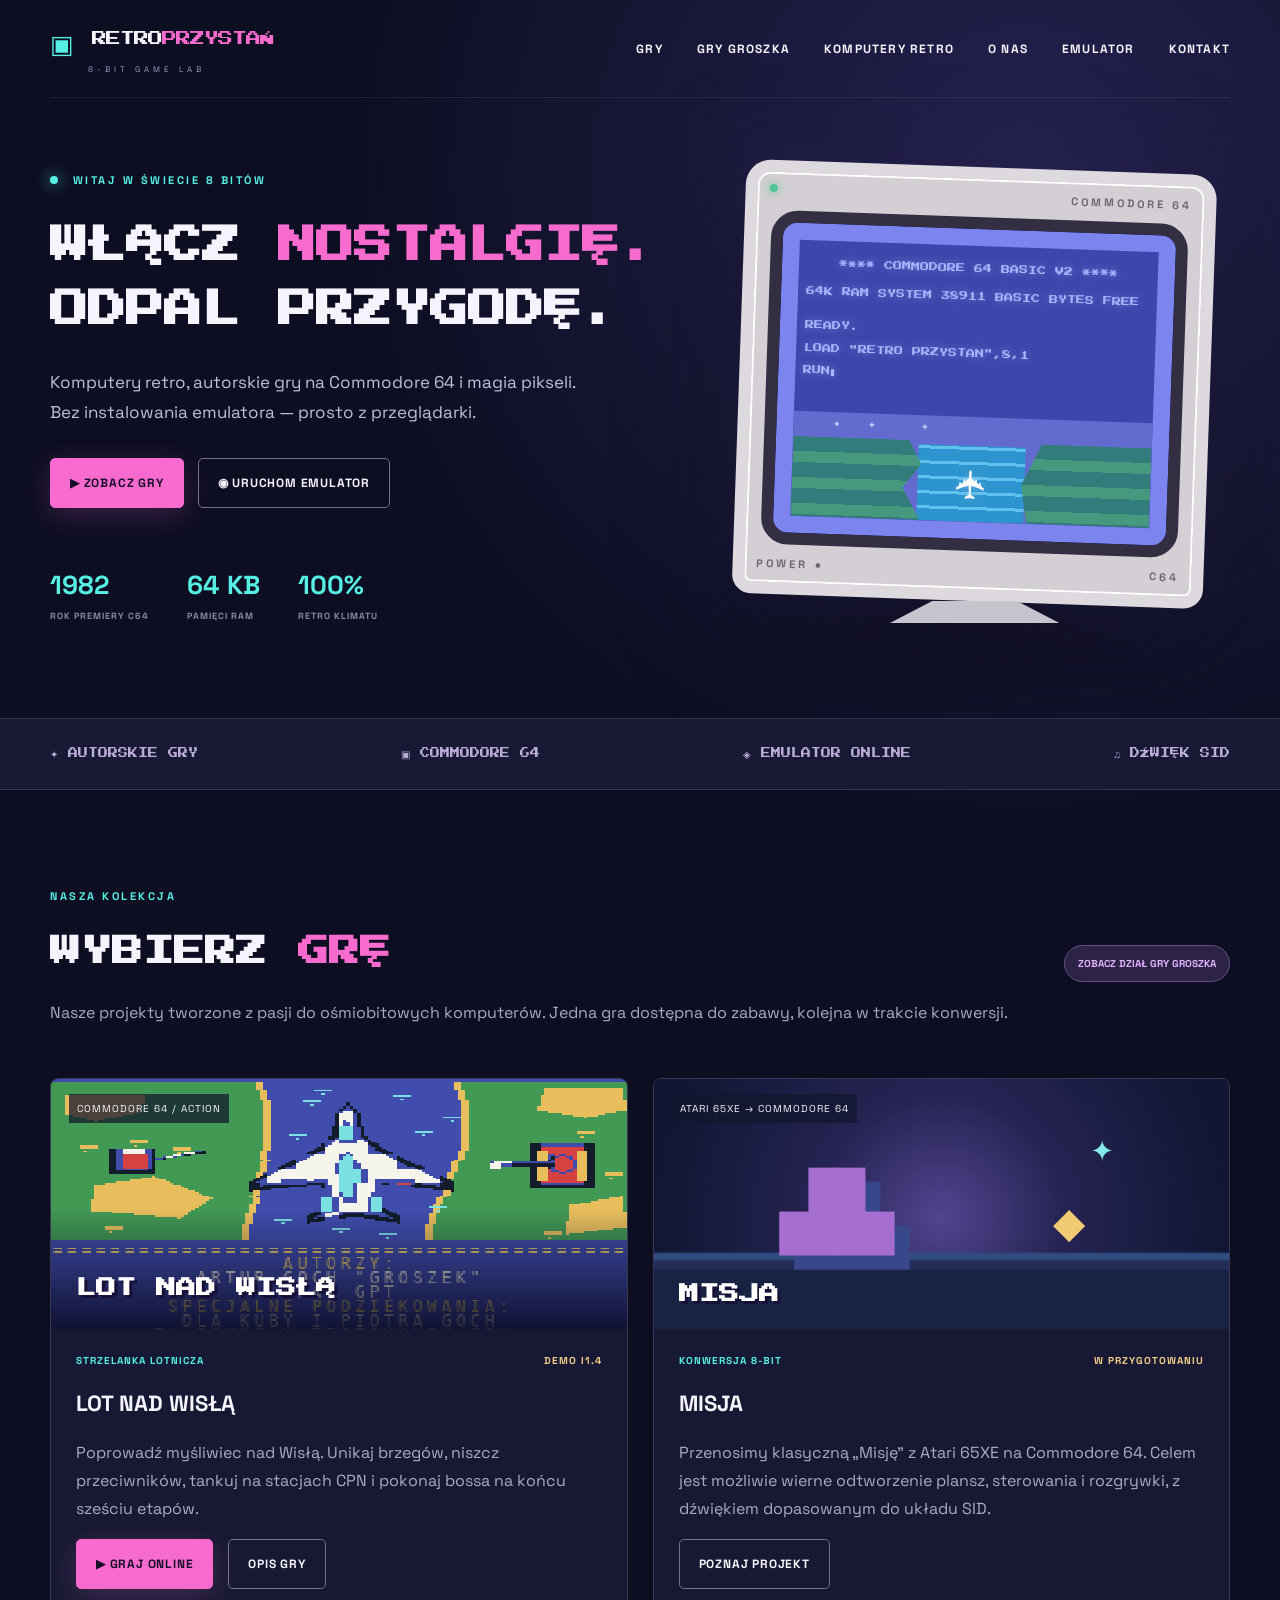
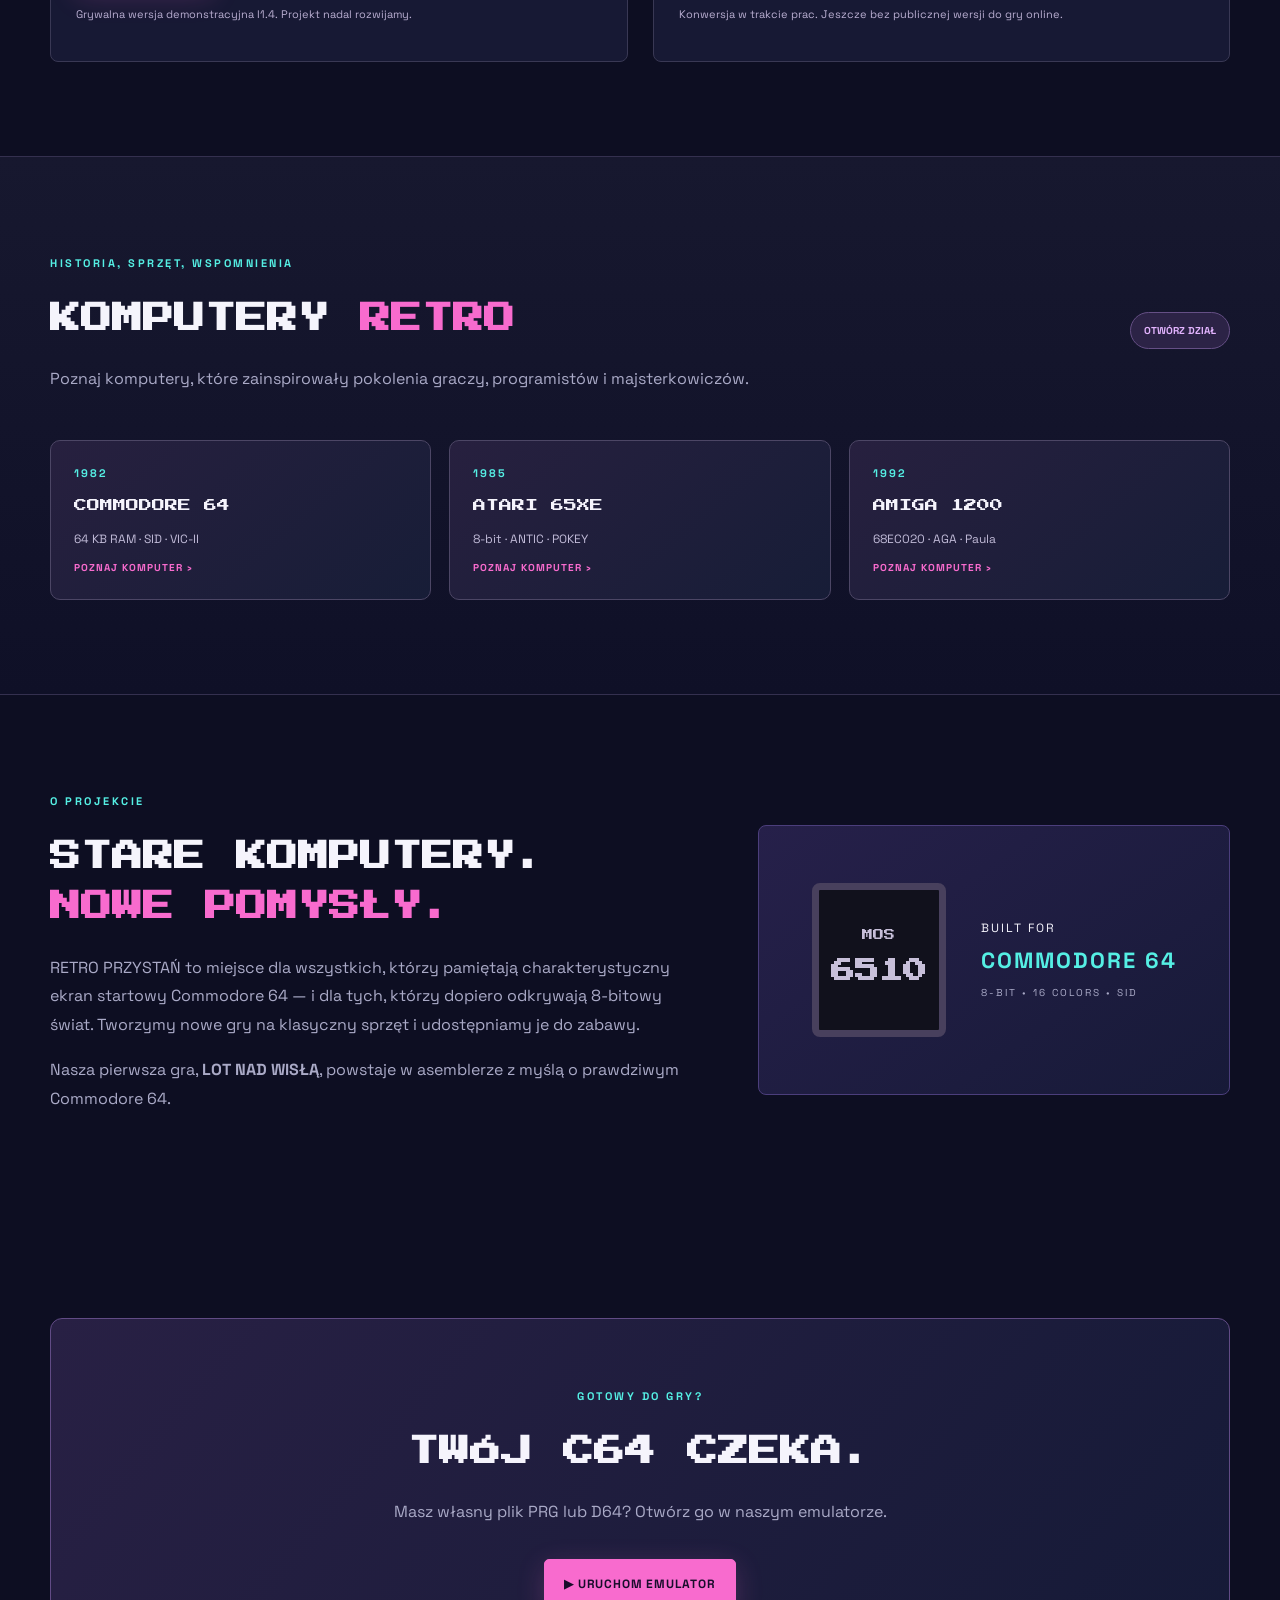
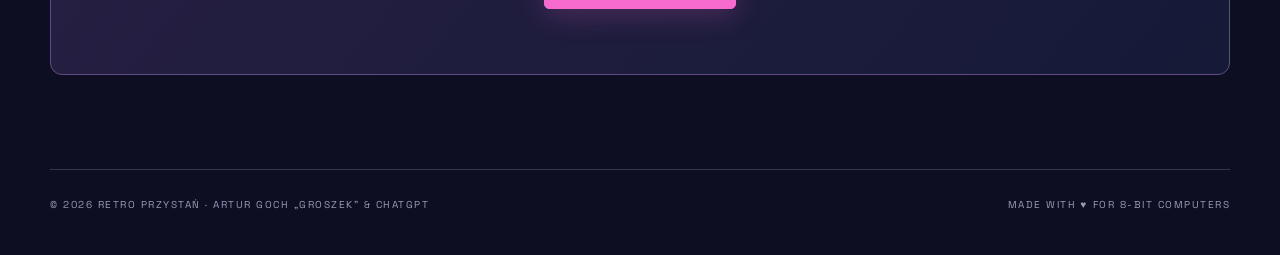
==== commit 5c55653a: "feat: add Komputery Retro section for Commodore 64, Atari 65XE and Amiga 1200" ====
--- a/index.html
+++ b/index.html
@@ -11,7 +11,7 @@
   <link rel="stylesheet" href="style.css">
 </head>
 <body>
-  <header class="topbar wrap"><a class="logo" href="index.html"><span class="logo-mark">▣</span> RETRO<span class="accent">PRZYSTAŃ</span><small>8-BIT GAME LAB</small></a><nav aria-label="Menu"><a href="#gry">GRY</a><a href="gry-groszka.html">GRY GROSZKA</a><a href="#o-projekcie">O NAS</a><a href="player.html">EMULATOR</a><a href="#kontakt">KONTAKT</a></nav></header>
+  <header class="topbar wrap"><a class="logo" href="index.html"><span class="logo-mark">▣</span> RETRO<span class="accent">PRZYSTAŃ</span><small>8-BIT GAME LAB</small></a><nav aria-label="Menu"><a href="#gry">GRY</a><a href="gry-groszka.html">GRY GROSZKA</a><a href="komputery-retro.html">KOMPUTERY RETRO</a><a href="#o-projekcie">O NAS</a><a href="player.html">EMULATOR</a><a href="#kontakt">KONTAKT</a></nav></header>
   <main>
     <section class="hero wrap">
       <div class="hero-text"><span class="eyebrow"><span class="pulse"></span> WITAJ W ŚWIECIE 8 BITÓW</span><h1>WŁĄCZ <em>NOSTALGIĘ.</em><br>ODPAL PRZYGODĘ.</h1><p>Komputery retro, autorskie gry na Commodore 64 i magia pikseli. Bez instalowania emulatora — prosto z przeglądarki.</p><div class="actions"><a class="btn primary" href="#gry">▶ ZOBACZ GRY</a><a class="btn ghost" href="player.html">◉ URUCHOM EMULATOR</a></div><div class="hero-stats"><div><strong>1982</strong><span>ROK PREMIERY C64</span></div><div><strong>64 KB</strong><span>PAMIĘCI RAM</span></div><div><strong>100%</strong><span>RETRO KLIMATU</span></div></div></div>
@@ -32,6 +32,24 @@
     <p class="game-version-note">Konwersja w trakcie prac. Jeszcze bez publicznej wersji do gry online.</p>
   </div>
 </article></div></section>
+
+    <section class="section retro-feature-section" aria-labelledby="retro-feature-title">
+      <div class="wrap">
+        <div class="section-head">
+          <div>
+            <span class="eyebrow">HISTORIA, SPRZĘT, WSPOMNIENIA</span>
+            <h2 id="retro-feature-title">KOMPUTERY <span class="accent">RETRO</span></h2>
+            <p>Poznaj komputery, które zainspirowały pokolenia graczy, programistów i majsterkowiczów.</p>
+          </div>
+          <a class="pill pill-link" href="komputery-retro.html">OTWÓRZ DZIAŁ</a>
+        </div>
+        <div class="retro-teaser-grid">
+          <a class="retro-teaser" href="komputery-retro.html#commodore64"><span class="retro-teaser-year">1982</span><strong>COMMODORE 64</strong><span>64 KB RAM · SID · VIC-II</span><span class="retro-teaser-link">POZNAJ KOMPUTER ›</span></a>
+          <a class="retro-teaser" href="komputery-retro.html#atari65xe"><span class="retro-teaser-year">1985</span><strong>ATARI 65XE</strong><span>8-bit · ANTIC · POKEY</span><span class="retro-teaser-link">POZNAJ KOMPUTER ›</span></a>
+          <a class="retro-teaser" href="komputery-retro.html#amiga1200"><span class="retro-teaser-year">1992</span><strong>AMIGA 1200</strong><span>68EC020 · AGA · Paula</span><span class="retro-teaser-link">POZNAJ KOMPUTER ›</span></a>
+        </div>
+      </div>
+    </section>
     <section class="section wrap" id="o-projekcie"><div class="about"><div><span class="eyebrow">O PROJEKCIE</span><h2>STARE KOMPUTERY.<br><span class="accent">NOWE POMYSŁY.</span></h2><p>RETRO PRZYSTAŃ to miejsce dla wszystkich, którzy pamiętają charakterystyczny ekran startowy Commodore 64 — i dla tych, którzy dopiero odkrywają 8-bitowy świat. Tworzymy nowe gry na klasyczny sprzęt i udostępniamy je do zabawy.</p><p>Nasza pierwsza gra, <b>LOT NAD WISŁĄ</b>, powstaje w asemblerze z myślą o prawdziwym Commodore 64.</p></div><div class="about-panel"><div class="chip">MOS<br><b>6510</b></div><div class="panel-copy">BUILT FOR<br><strong>COMMODORE 64</strong><small>8-BIT • 16 COLORS • SID</small></div></div></div></section>
     <section class="section wrap" id="kontakt"><div class="cta"><span class="eyebrow">GOTOWY DO GRY?</span><h2>TWÓJ C64 CZEKA.</h2><p>Masz własny plik PRG lub D64? Otwórz go w naszym emulatorze.</p><a class="btn primary" href="player.html">▶ URUCHOM EMULATOR</a></div></section>
   </main><footer class="wrap footer"><span>© 2026 RETRO PRZYSTAŃ · ARTUR GOCH „GROSZEK” & CHATGPT</span><span>MADE WITH ♥ FOR 8-BIT COMPUTERS</span></footer>
--- a/style.css
+++ b/style.css
@@ -72,3 +72,67 @@
 .groszek-outro .btn{flex-shrink:0}
 @media(max-width:900px){.groszek-grid{grid-template-columns:1fr}.groszek-outro{align-items:flex-start;flex-direction:column}.groszek-hero{padding-top:53px}}
 @media(max-width:500px){.groszek-preview{height:215px}.groszek-content{padding:20px}.groszek-misja-title{font-size:26px}.groszek-misja-platform{font-size:10px}.groszek-hero>p{font-size:15px}.groszek-highlights>div{min-width:95px;flex:1}}
+
+/* Dzial KOMPUTERY RETRO: ilustracje sa autorskimi dekoracjami CSS, nie zdjeciami sprzetu. */
+.retro-feature-section{background:linear-gradient(180deg,#17182f 0%,#0f1027 100%);border-block:1px solid #34304f}
+.retro-teaser-grid{display:grid;grid-template-columns:repeat(3,minmax(0,1fr));gap:18px;margin-top:30px}
+.retro-teaser{display:flex;flex-direction:column;gap:14px;padding:25px 23px;border-radius:10px;border:1px solid #4c4665;background:linear-gradient(140deg,#27203f,#171d37);transition:transform .16s,border-color .16s}
+.retro-teaser:hover,.retro-teaser:focus-visible{transform:translateY(-4px);border-color:var(--cyan)}
+.retro-teaser-year{font-size:11px;color:var(--cyan);font-weight:700;letter-spacing:2px}
+.retro-teaser strong{font:13px/1.8 'Press Start 2P',monospace}
+.retro-teaser>span:not(.retro-teaser-year):not(.retro-teaser-link){color:#c1bbd8;font-size:12px}
+.retro-teaser-link{font-size:10px;color:var(--pink);font-weight:800;letter-spacing:1px;margin-top:auto}
+.retro-detail-page{padding:65px 0 85px}
+.retro-detail-hero{text-align:center;padding:17px 0 52px}
+.retro-detail-hero h1{font:clamp(24px,3.7vw,42px)/1.7 'Press Start 2P',monospace;margin:22px 0}
+.retro-detail-hero>p{color:#c3bfd9;line-height:1.85;font-size:17px;max-width:840px;margin:0 auto}
+.retro-era-strip{display:flex;flex-wrap:wrap;justify-content:center;gap:9px;margin:28px auto 0}
+.retro-era-strip span{padding:11px 13px;color:#b7b6d7;border:1px solid #4e4869;background:#1a1b3b;border-radius:20px;font-size:11px;letter-spacing:.6px}
+.retro-machines{display:flex;flex-direction:column;gap:26px}
+.retro-machine{display:grid;grid-template-columns:minmax(0,.92fr) minmax(0,1.08fr);overflow:hidden;border:1px solid #413c5c;border-radius:11px;background:#171934;scroll-margin-top:25px}
+.retro-machine-visual{position:relative;display:flex;justify-content:center;align-items:center;min-height:350px;overflow:hidden;isolation:isolate}
+.retro-theme-c64{background:radial-gradient(circle at 50% 48%,#3f4a89,#1c2749 67%,#111630)}
+.retro-theme-atari{background:radial-gradient(circle at 50% 50%,#6c4768,#312448 66%,#18132f)}
+.retro-theme-amiga{background:radial-gradient(circle at 50% 50%,#366d7d,#20374c 65%,#111d32)}
+.retro-machine-visual:before{content:'';position:absolute;inset:0;opacity:.35;z-index:-1;background:repeating-linear-gradient(to bottom,transparent 0 5px,#ffffff09 6px)}
+.retro-machine-year{position:absolute;top:23px;left:25px;font:13px 'Press Start 2P',monospace;color:#e1d6fb}
+.retro-computer-shell{position:relative;width:min(76%,355px);height:171px;background:linear-gradient(#d7c9ad 0%,#b7a98f 80%,#8a8073);border:2px solid #8e826d;border-bottom:12px solid #888072;border-radius:12px 12px 17px 17px;box-shadow:5px 17px 0 #0004,0 25px 40px #0006;transform:perspective(450px) rotateX(11deg) rotateZ(-5deg);padding:16px 15px}
+.retro-computer-top{display:flex;align-items:center;justify-content:space-between;gap:10px;height:37px}
+.retro-computer-logo{font:bold 12px/1.3 'Space Grotesk',sans-serif;color:#53483f;letter-spacing:1px}
+.retro-computer-led{background:#2dd8ad;width:9px;height:9px;border-radius:50%;box-shadow:0 0 10px #26d7aa}
+.retro-keyboard{height:77px;margin-top:6px;border:4px solid #827769;border-radius:5px;background:
+repeating-linear-gradient(to right,transparent 0 16px,#6c6256 16px 18px),
+repeating-linear-gradient(to bottom,#483f3b 0 13px,#877867 13px 16px);box-shadow:inset 1px 2px 3px #0007}
+.retro-spacebar{position:absolute;bottom:18px;left:31%;right:29%;height:11px;border-radius:3px;background:#817464;box-shadow:0 2px 2px #0004}
+.retro-theme-atari .retro-computer-shell{background:linear-gradient(#c4c5c8,#929599);border-color:#73767d;border-bottom-color:#77787d}
+.retro-theme-atari .retro-computer-logo{color:#494c55;font-weight:800}
+.retro-theme-atari .retro-keyboard{border-color:#545760;background:repeating-linear-gradient(to right,transparent 0 16px,#373b40 16px 18px),repeating-linear-gradient(to bottom,#272b32 0 13px,#6b6d71 13px 16px)}
+.retro-theme-amiga .retro-computer-shell{background:linear-gradient(#e5e5e0,#b9bab7);border-color:#aaaaa6;border-bottom-color:#92928e}
+.retro-theme-amiga .retro-computer-logo{color:#3c4952}
+.retro-theme-amiga .retro-keyboard{border-color:#9fa29e;background:repeating-linear-gradient(to right,transparent 0 16px,#999b98 16px 18px),repeating-linear-gradient(to bottom,#b5b8b8 0 13px,#565d60 13px 16px)}
+.retro-machine-pixel-mark{position:absolute;bottom:23px;right:24px;color:#b8b7f1;font:10px 'Press Start 2P',monospace;letter-spacing:1px}
+.retro-machine-info{padding:30px 33px}
+.retro-machine-info h2{font:clamp(17px,2vw,25px)/1.8 'Press Start 2P',monospace;margin:16px 0}
+.retro-machine-info>p{font-size:14px;color:#c6bfdc;line-height:1.85}
+.retro-spec-list{margin:20px 0 22px;border-top:1px solid #42405f}
+.retro-spec-list>div{display:flex;align-items:flex-start;gap:20px;justify-content:space-between;padding:10px 0;border-bottom:1px solid #383854;font-size:13px}
+.retro-spec-list dt{font-weight:700;color:#9da1c8;min-width:105px}
+.retro-spec-list dd{color:#ece8f8;margin:0;text-align:right}
+.retro-machine-actions{display:flex;flex-wrap:wrap;gap:10px}
+.retro-machine-actions .btn{font-size:11px;padding:13px 14px}
+.retro-table-section{padding:72px 0 30px}
+.retro-table-section h2,.retro-lab-section h2{font:clamp(18px,2.5vw,26px)/1.7 'Press Start 2P',monospace;margin:19px 0 25px}
+.retro-table-scroll{overflow-x:auto;border-radius:10px;border:1px solid #48415f}
+.retro-compare-table{border-collapse:collapse;min-width:560px;width:100%;background:#171a37;font-size:14px}
+.retro-compare-table th,.retro-compare-table td{text-align:left;padding:16px 15px;border-bottom:1px solid #3b3858}
+.retro-compare-table thead th{font-size:12px;color:var(--cyan);background:#23203e;letter-spacing:.7px}
+.retro-compare-table tbody th{font-size:12px;color:#b5aed2;font-weight:700}
+.retro-compare-table td{color:#e2ddef}
+.retro-compare-table tr:last-child th,.retro-compare-table tr:last-child td{border-bottom:0}
+.retro-footnote{font-size:12px;color:#a5a0ba;line-height:1.8}
+.retro-lab-section{display:flex;justify-content:space-between;align-items:center;gap:30px;padding:34px 32px;margin-top:45px;background:linear-gradient(130deg,#292142,#171d36);border:1px solid #53456d;border-radius:11px}
+.retro-lab-section p{color:#bbb6d0;line-height:1.8;max-width:720px}
+.retro-lab-section>.btn{flex-shrink:0}
+@media(max-width:1100px){.topbar nav{gap:15px}.topbar nav a{font-size:11px}}
+@media(max-width:850px){.retro-machine{grid-template-columns:1fr}.retro-machine-visual{min-height:280px}.retro-teaser-grid{grid-template-columns:1fr}.retro-lab-section{flex-direction:column;align-items:flex-start}}
+@media(max-width:560px){.retro-detail-page{padding-top:38px}.retro-detail-hero{padding-bottom:32px}.retro-detail-hero>p{font-size:15px}.retro-machine-visual{min-height:240px}.retro-machine-info{padding:24px 18px}.retro-computer-shell{height:143px;padding:10px}.retro-keyboard{height:68px}.retro-spacebar{bottom:13px}.retro-machine-info h2{font-size:18px}.retro-spec-list>div{font-size:12px}.retro-spec-list dt{min-width:90px}.retro-lab-section{padding:25px 17px}.retro-teaser-grid{gap:12px}}
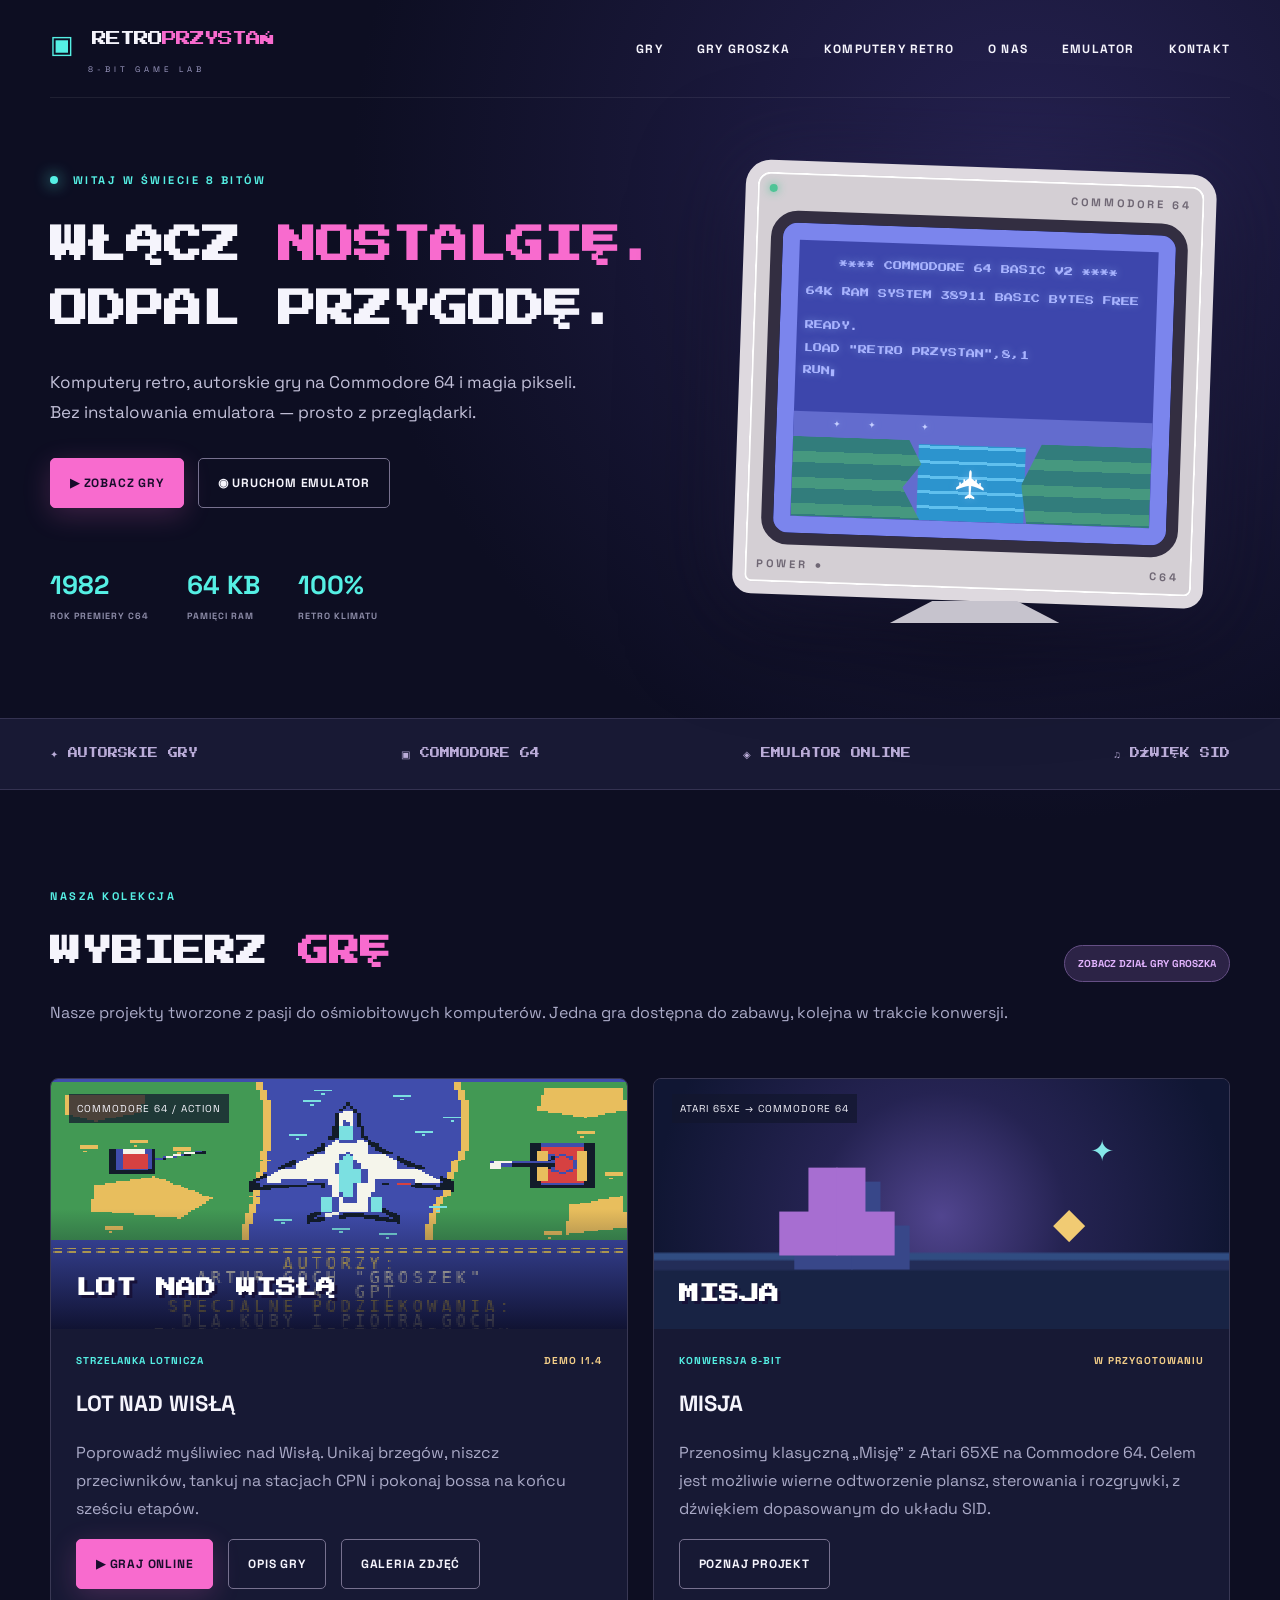
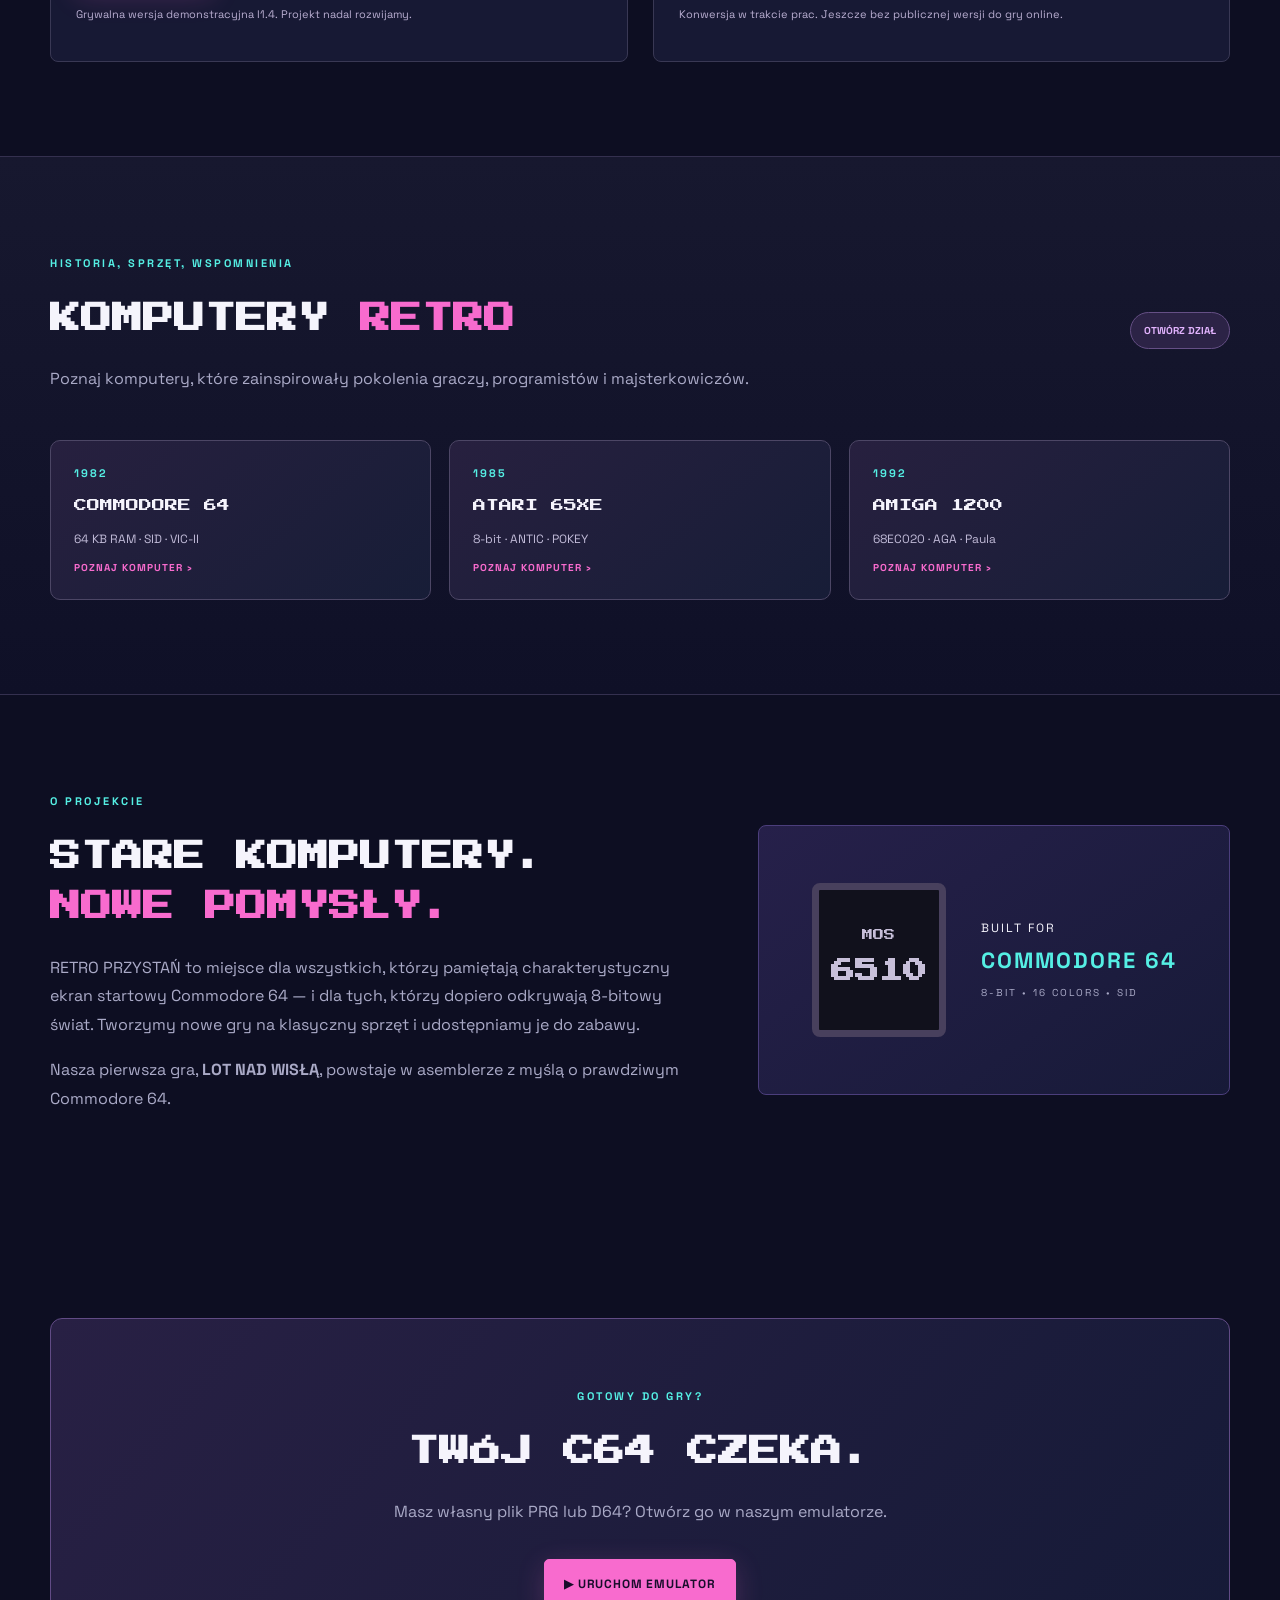
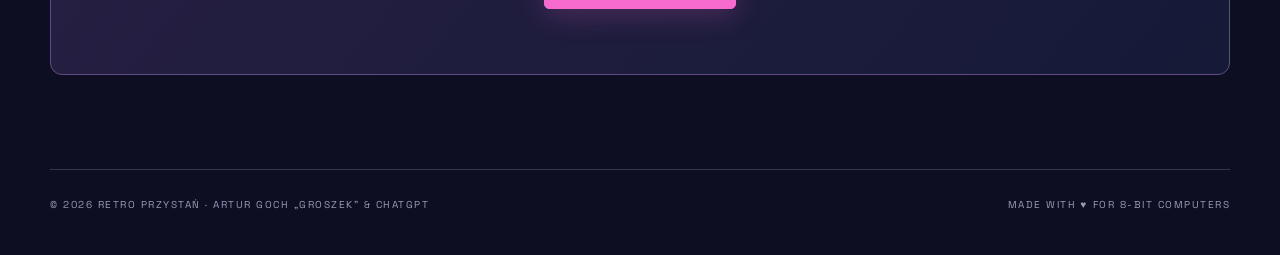
==== commit d5bf5a53: "feat: publish six authentic LOT NAD WISLA screenshots with accessible zoomable gallery" ====
--- a/index.html
+++ b/index.html
@@ -18,7 +18,7 @@
       <div class="machine" aria-label="Dekoracyjny ekran stylizowany na monitor Commodore 64"><div class="monitor"><div class="monitor-top"><span class="led"></span><span>COMMODORE 64</span></div><div class="crt"><div class="crt-inner"><div class="screen-title">**** COMMODORE 64 BASIC V2 ****</div><div>64K RAM SYSTEM 38911 BASIC BYTES FREE</div><div class="ready">READY.</div><div class="screen-line">LOAD "RETRO PRZYSTAN",8,1</div><div class="screen-line">RUN<span class="cursor">▮</span></div><div class="pixel-scene"><div class="sky-pixels">✦ &nbsp; ✦ &nbsp;&nbsp;&nbsp; ✦</div><div class="plane">✈</div><div class="river"></div><div class="shore shore-left"></div><div class="shore shore-right"></div></div></div></div><div class="monitor-bottom"><span>POWER ●</span><span>C64</span></div></div><div class="stand"></div></div>
     </section>
     <section class="features"><div class="wrap feature-grid"><span>✦ AUTORSKIE GRY</span><span>▣ COMMODORE 64</span><span>◈ EMULATOR ONLINE</span><span>♫ DŹWIĘK SID</span></div></section>
-    <section class="section wrap" id="gry"><div class="section-head"><div><span class="eyebrow">NASZA KOLEKCJA</span><h2>WYBIERZ <span class="accent">GRĘ</span></h2><p>Nasze projekty tworzone z pasji do ośmiobitowych komputerów. Jedna gra dostępna do zabawy, kolejna w trakcie konwersji.</p></div><a class="pill pill-link" href="gry-groszka.html">ZOBACZ DZIAŁ GRY GROSZKA</a></div><div class="game-grid"><article class="game-card"><div class="art art--cover"><img class="game-cover" src="images/lot-nad-wisla-tytul.png" alt="Grafika tytułowa gry LOT NAD WISŁĄ: samolot nad rzeką Wisłą" loading="lazy"><div class="art-label">COMMODORE 64 / ACTION</div><strong>LOT NAD WISŁĄ</strong></div><div class="game-content"><div class="meta"><span>STRZELANKA LOTNICZA</span><span class="status">DEMO I1.4</span></div><h3>LOT NAD WISŁĄ</h3><p>Poprowadź myśliwiec nad Wisłą. Unikaj brzegów, niszcz przeciwników, tankuj na stacjach CPN i pokonaj bossa na końcu sześciu etapów.</p><div class="card-actions"><a class="btn primary" href="player.html?game=lot-nad-wisla">▶ GRAJ ONLINE</a><a class="btn ghost" href="lot-nad-wisla.html">OPIS GRY</a></div><p class="game-version-note">Grywalna wersja demonstracyjna I1.4. Projekt nadal rozwijamy.</p></div></article><article class="game-card">
+    <section class="section wrap" id="gry"><div class="section-head"><div><span class="eyebrow">NASZA KOLEKCJA</span><h2>WYBIERZ <span class="accent">GRĘ</span></h2><p>Nasze projekty tworzone z pasji do ośmiobitowych komputerów. Jedna gra dostępna do zabawy, kolejna w trakcie konwersji.</p></div><a class="pill pill-link" href="gry-groszka.html">ZOBACZ DZIAŁ GRY GROSZKA</a></div><div class="game-grid"><article class="game-card"><div class="art art--cover"><img class="game-cover" src="images/lot-nad-wisla-tytul.png" alt="Grafika tytułowa gry LOT NAD WISŁĄ: samolot nad rzeką Wisłą" loading="lazy"><div class="art-label">COMMODORE 64 / ACTION</div><strong>LOT NAD WISŁĄ</strong></div><div class="game-content"><div class="meta"><span>STRZELANKA LOTNICZA</span><span class="status">DEMO I1.4</span></div><h3>LOT NAD WISŁĄ</h3><p>Poprowadź myśliwiec nad Wisłą. Unikaj brzegów, niszcz przeciwników, tankuj na stacjach CPN i pokonaj bossa na końcu sześciu etapów.</p><div class="card-actions"><a class="btn primary" href="player.html?game=lot-nad-wisla">▶ GRAJ ONLINE</a><a class="btn ghost" href="lot-nad-wisla.html">OPIS GRY</a><a class="btn ghost" href="lot-nad-wisla.html#galeria">GALERIA ZDJĘĆ</a></div><p class="game-version-note">Grywalna wersja demonstracyjna I1.4. Projekt nadal rozwijamy.</p></div></article><article class="game-card">
   <div class="art misja-art" aria-label="Dekoracyjna grafika retro, nie jest zrzutem ekranu gry">
     <div class="art-label">ATARI 65XE → COMMODORE 64</div>
     <div class="misja-pixel-art" aria-hidden="true"><span class="pixel-star">✦</span><span class="pixel-mountain">▟▙</span><span class="pixel-object">◆</span></div>
--- a/style.css
+++ b/style.css
@@ -136,3 +136,30 @@
 @media(max-width:1100px){.topbar nav{gap:15px}.topbar nav a{font-size:11px}}
 @media(max-width:850px){.retro-machine{grid-template-columns:1fr}.retro-machine-visual{min-height:280px}.retro-teaser-grid{grid-template-columns:1fr}.retro-lab-section{flex-direction:column;align-items:flex-start}}
 @media(max-width:560px){.retro-detail-page{padding-top:38px}.retro-detail-hero{padding-bottom:32px}.retro-detail-hero>p{font-size:15px}.retro-machine-visual{min-height:240px}.retro-machine-info{padding:24px 18px}.retro-computer-shell{height:143px;padding:10px}.retro-keyboard{height:68px}.retro-spacebar{bottom:13px}.retro-machine-info h2{font-size:18px}.retro-spec-list>div{font-size:12px}.retro-spec-list dt{min-width:90px}.retro-lab-section{padding:25px 17px}.retro-teaser-grid{gap:12px}}
+
+/* GALERIA LOT NAD WISLA */
+.game-gallery{margin:55px 0 70px;scroll-margin-top:25px}
+.game-gallery-heading h2{font:clamp(19px,2.5vw,28px)/1.65 'Press Start 2P',monospace;margin:14px 0}
+.game-gallery-intro{max-width:900px;font-size:14px;line-height:1.8;color:#bbb6d2;margin:0 0 28px}
+.game-gallery-grid{display:grid;grid-template-columns:repeat(3,minmax(0,1fr));gap:18px}
+.game-gallery-item{margin:0;overflow:hidden;border:1px solid var(--border);border-radius:9px;background:#191a37;min-width:0}
+.game-gallery-thumb{display:block;position:relative;width:100%;padding:0;border:0;background:#3037a7;cursor:zoom-in;aspect-ratio:4/3;overflow:hidden}
+.game-gallery-thumb img{display:block;width:100%;height:100%;object-fit:contain;image-rendering:pixelated;transition:transform .2s}
+.game-gallery-thumb:hover img{transform:scale(1.04)}
+.game-gallery-thumb:focus-visible{outline:3px solid var(--cyan);outline-offset:-3px}
+.game-gallery-zoom{position:absolute;bottom:10px;right:10px;padding:7px 9px;background:#0d1029d9;border:1px solid #73689d;border-radius:4px;color:#fff;font:10px 'Space Grotesk',sans-serif;letter-spacing:.6px}
+.game-gallery-item figcaption{display:flex;flex-direction:column;gap:7px;min-height:97px;padding:15px 16px;line-height:1.5}
+.game-gallery-item figcaption strong{font-size:13px;color:#f3ecff}
+.game-gallery-item figcaption span{color:#aaa6c9;font-size:12px}
+.game-gallery-dialog{box-sizing:border-box;max-width:min(980px,96vw);width:min(980px,96vw);max-height:94vh;padding:15px;background:#101326;color:#faf7ff;border:1px solid #655b8d;border-radius:10px;overflow:auto}
+.game-gallery-dialog::backdrop{background:#050515e8}
+.game-gallery-dialog-top{display:flex;justify-content:space-between;align-items:center;gap:20px;margin-bottom:12px;color:#bdb7d8;font-size:12px}
+.game-gallery-close,.game-gallery-dialog-navigation button{border:1px solid #6f668c;border-radius:5px;background:#292545;color:#fff;padding:11px 14px;font:700 11px 'Space Grotesk',sans-serif;cursor:pointer}
+.game-gallery-close:hover,.game-gallery-dialog-navigation button:hover{background:#46376b;border-color:var(--cyan)}
+.game-gallery-dialog button:focus-visible{outline:2px solid var(--cyan);outline-offset:2px}
+.game-gallery-dialog img{display:block;width:100%;max-height:70vh;object-fit:contain;image-rendering:pixelated;background:#3037a7}
+.game-gallery-dialog-caption{text-align:center;color:#f5efff;font-weight:700;font-size:14px;line-height:1.6;padding:2px 0}
+.game-gallery-dialog-navigation{display:flex;justify-content:space-between;align-items:center;gap:14px}
+.game-gallery-dialog-navigation span{color:#9990bb;font-size:10px;letter-spacing:.4px;text-align:center}
+@media(max-width:930px){.game-gallery-grid{grid-template-columns:repeat(2,minmax(0,1fr))}}
+@media(max-width:600px){.game-gallery-grid{grid-template-columns:1fr}.game-gallery-dialog{padding:8px}.game-gallery-dialog-navigation{gap:5px}.game-gallery-dialog-navigation span{display:none}.game-gallery-dialog-navigation button{flex:1}.game-gallery-item figcaption{min-height:0}}
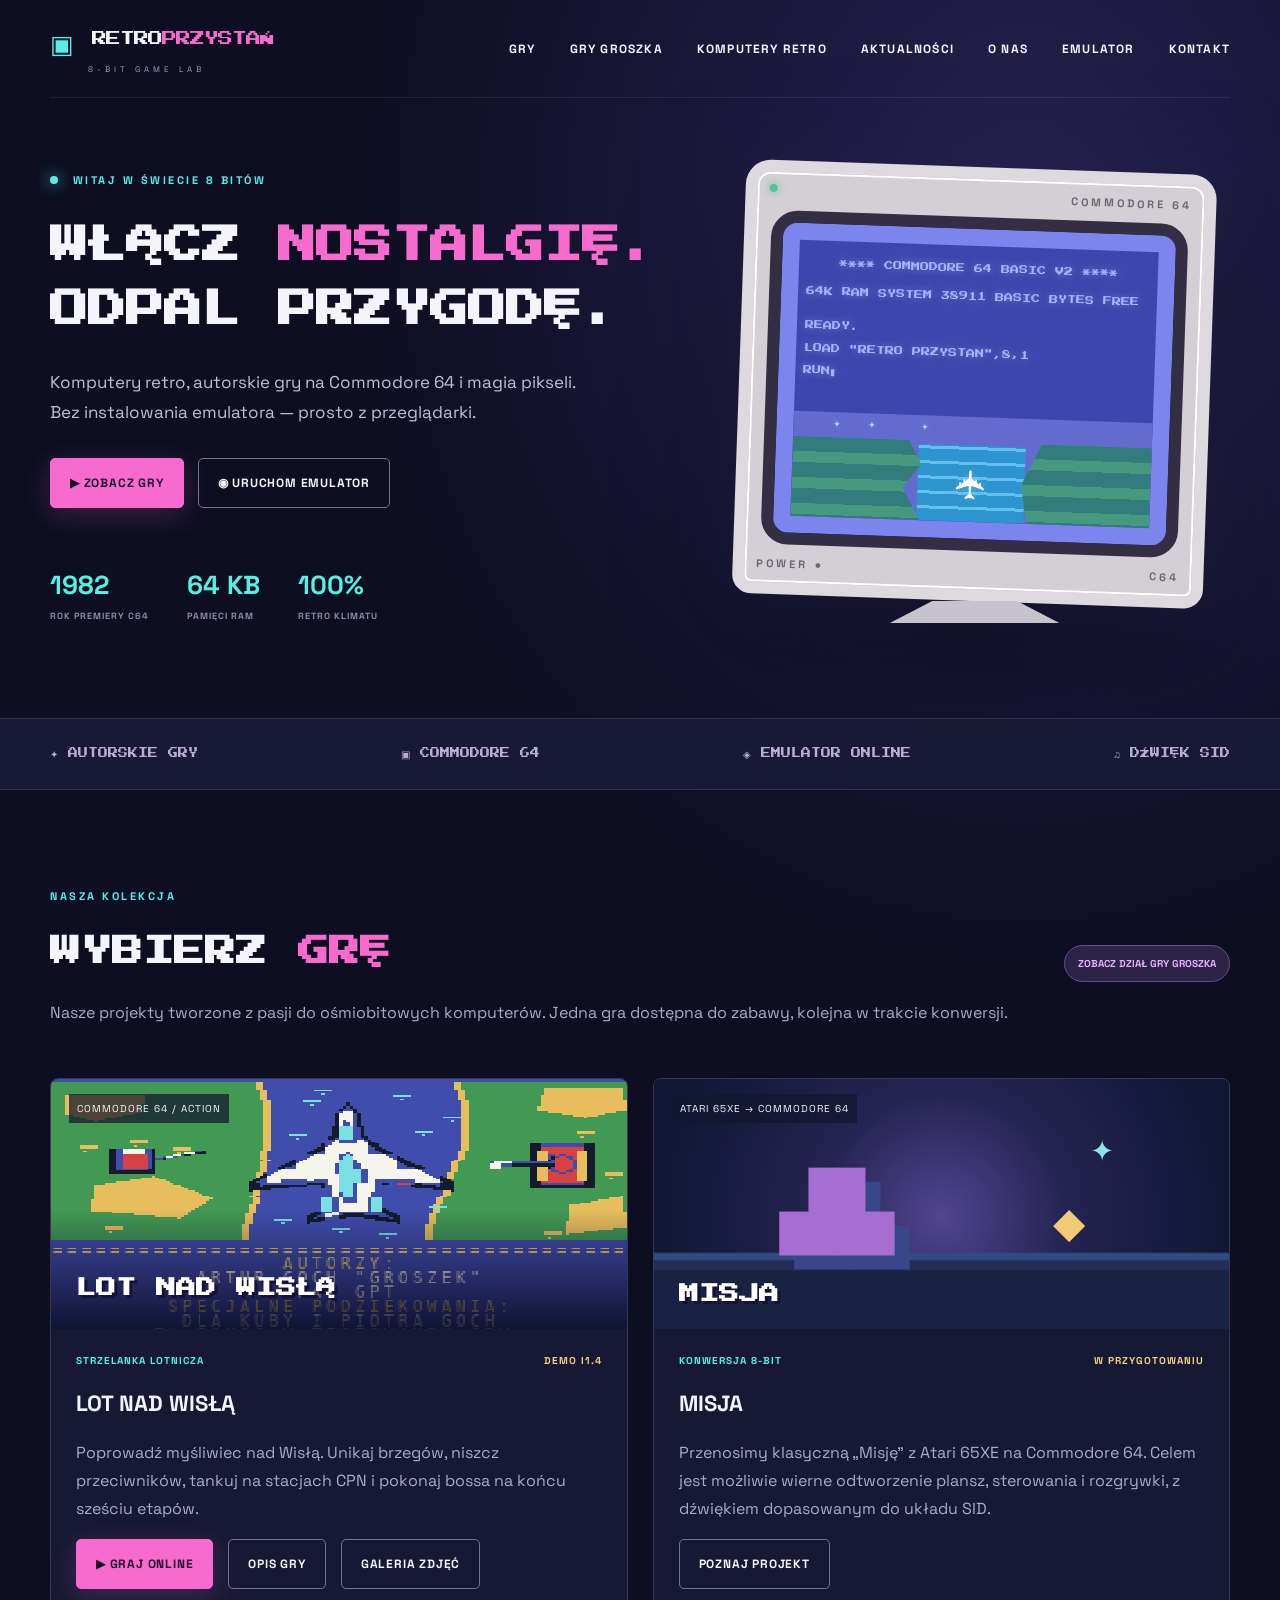
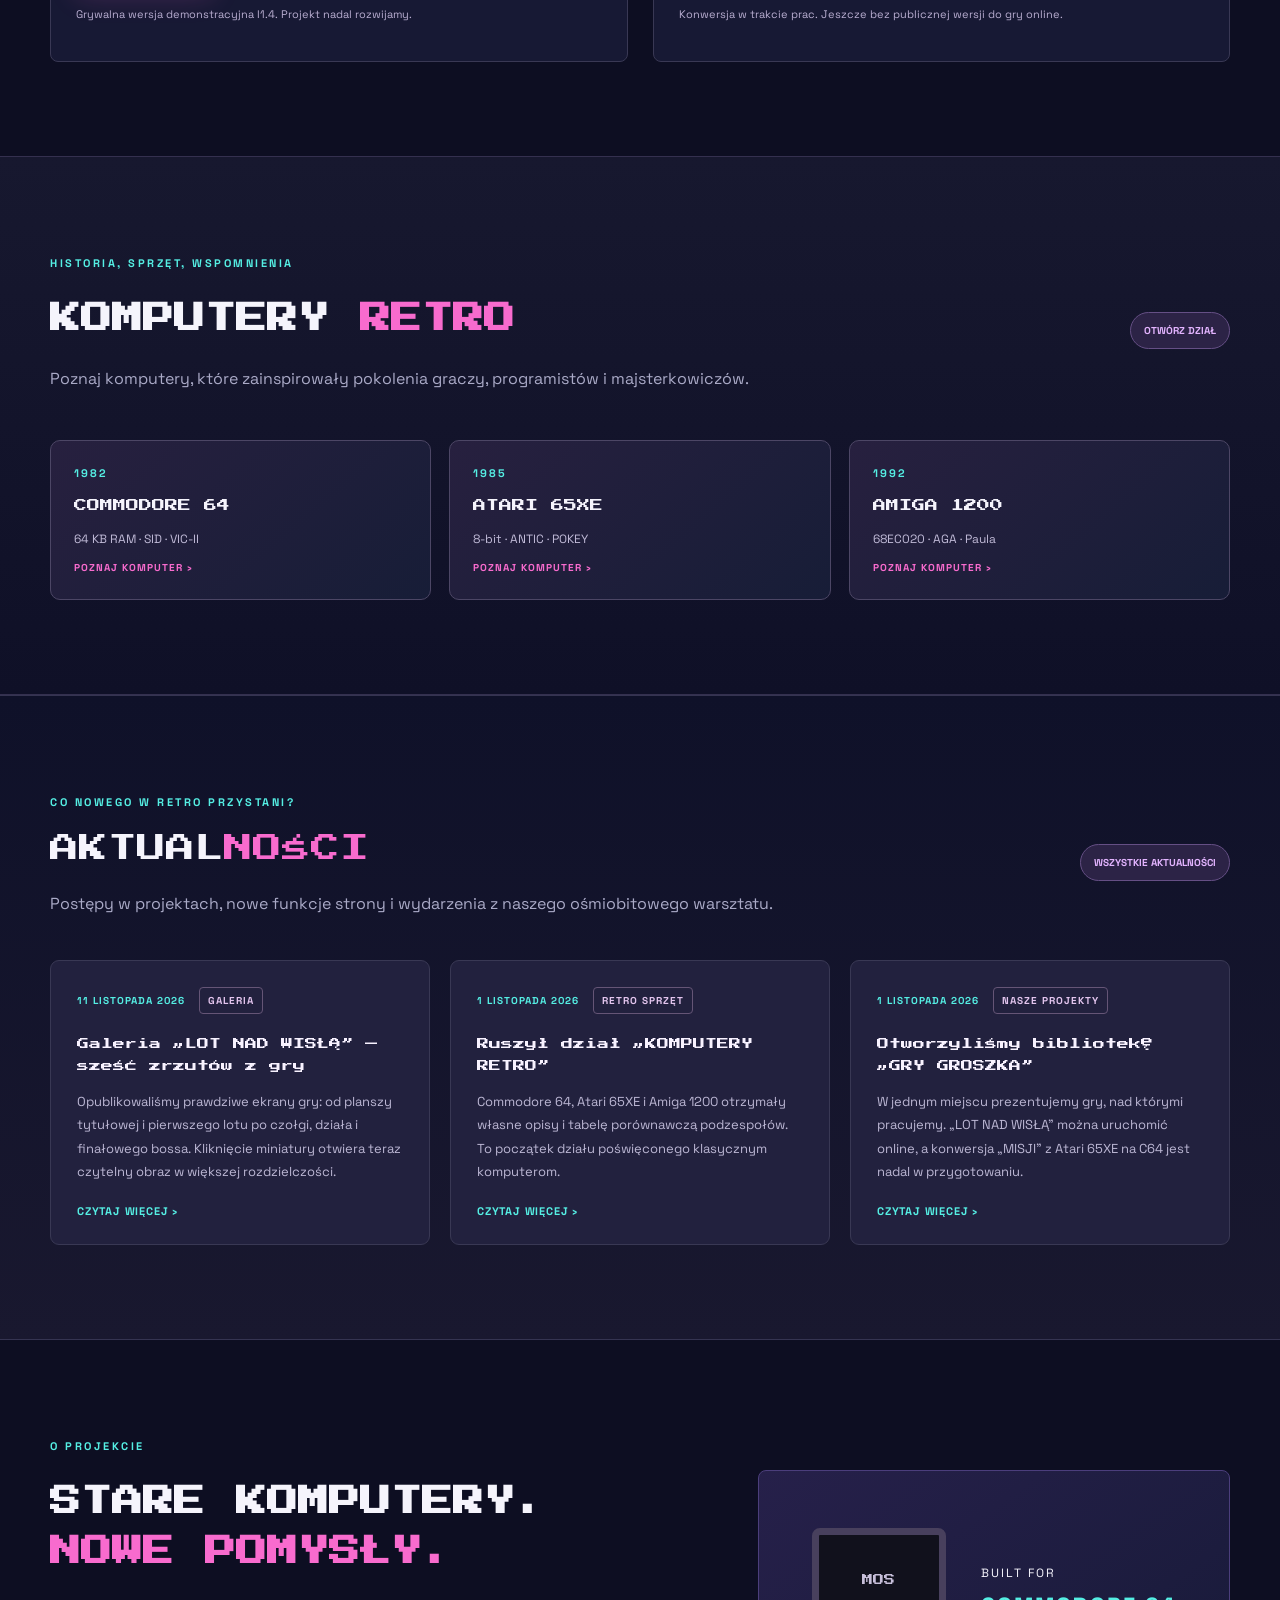
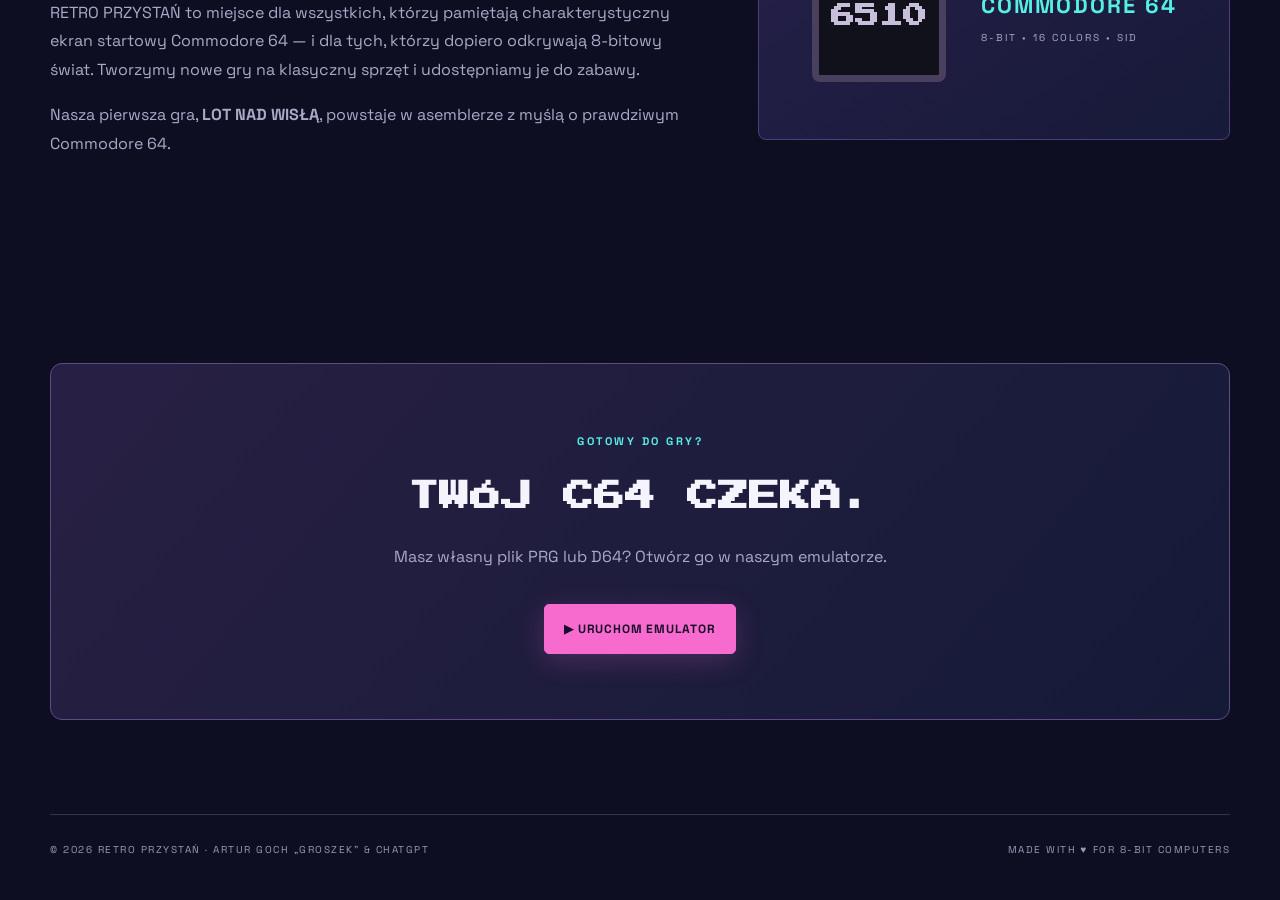
==== commit 4b3c9cd3: "feat: add project updates timeline with verified release milestones" ====
--- a/index.html
+++ b/index.html
@@ -11,7 +11,7 @@
   <link rel="stylesheet" href="style.css">
 </head>
 <body>
-  <header class="topbar wrap"><a class="logo" href="index.html"><span class="logo-mark">▣</span> RETRO<span class="accent">PRZYSTAŃ</span><small>8-BIT GAME LAB</small></a><nav aria-label="Menu"><a href="#gry">GRY</a><a href="gry-groszka.html">GRY GROSZKA</a><a href="komputery-retro.html">KOMPUTERY RETRO</a><a href="#o-projekcie">O NAS</a><a href="player.html">EMULATOR</a><a href="#kontakt">KONTAKT</a></nav></header>
+  <header class="topbar wrap"><a class="logo" href="index.html"><span class="logo-mark">▣</span> RETRO<span class="accent">PRZYSTAŃ</span><small>8-BIT GAME LAB</small></a><nav aria-label="Menu"><a href="#gry">GRY</a><a href="gry-groszka.html">GRY GROSZKA</a><a href="komputery-retro.html">KOMPUTERY RETRO</a><a href="aktualnosci.html">AKTUALNOŚCI</a><a href="#o-projekcie">O NAS</a><a href="player.html">EMULATOR</a><a href="#kontakt">KONTAKT</a></nav></header>
   <main>
     <section class="hero wrap">
       <div class="hero-text"><span class="eyebrow"><span class="pulse"></span> WITAJ W ŚWIECIE 8 BITÓW</span><h1>WŁĄCZ <em>NOSTALGIĘ.</em><br>ODPAL PRZYGODĘ.</h1><p>Komputery retro, autorskie gry na Commodore 64 i magia pikseli. Bez instalowania emulatora — prosto z przeglądarki.</p><div class="actions"><a class="btn primary" href="#gry">▶ ZOBACZ GRY</a><a class="btn ghost" href="player.html">◉ URUCHOM EMULATOR</a></div><div class="hero-stats"><div><strong>1982</strong><span>ROK PREMIERY C64</span></div><div><strong>64 KB</strong><span>PAMIĘCI RAM</span></div><div><strong>100%</strong><span>RETRO KLIMATU</span></div></div></div>
@@ -50,6 +50,36 @@
         </div>
       </div>
     </section>
+
+    <section class="section news-home-section" id="aktualnosci" aria-labelledby="news-home-heading">
+      <div class="wrap">
+        <div class="section-head">
+          <div><span class="eyebrow">CO NOWEGO W RETRO PRZYSTANI?</span><h2 id="news-home-heading">AKTUAL<span class="accent">NOŚCI</span></h2>
+          <p>Postępy w projektach, nowe funkcje strony i wydarzenia z naszego ośmiobitowego warsztatu.</p></div>
+          <a class="pill pill-link" href="aktualnosci.html">WSZYSTKIE AKTUALNOŚCI</a>
+        </div>
+        <div class="news-home-grid">
+          <article class="news-home-card">
+            <div class="news-meta"><time datetime="2026-11-11">11 LISTOPADA 2026</time><span>GALERIA</span></div>
+            <h3><a href="aktualnosci.html#galeria-lot-nad-wisla">Galeria „LOT NAD WISŁĄ” — sześć zrzutów z gry</a></h3>
+            <p>Opublikowaliśmy prawdziwe ekrany gry: od planszy tytułowej i pierwszego lotu po czołgi, działa i finałowego bossa. Kliknięcie miniatury otwiera teraz czytelny obraz w większej rozdzielczości.</p>
+            <a class="news-read-link" href="aktualnosci.html#galeria-lot-nad-wisla">CZYTAJ WIĘCEJ ›</a>
+          </article>
+<article class="news-home-card">
+            <div class="news-meta"><time datetime="2026-11-01">1 LISTOPADA 2026</time><span>RETRO SPRZĘT</span></div>
+            <h3><a href="aktualnosci.html#komputery-retro">Ruszył dział „KOMPUTERY RETRO”</a></h3>
+            <p>Commodore 64, Atari 65XE i Amiga 1200 otrzymały własne opisy i tabelę porównawczą podzespołów. To początek działu poświęconego klasycznym komputerom.</p>
+            <a class="news-read-link" href="aktualnosci.html#komputery-retro">CZYTAJ WIĘCEJ ›</a>
+          </article>
+<article class="news-home-card">
+            <div class="news-meta"><time datetime="2026-11-01">1 LISTOPADA 2026</time><span>NASZE PROJEKTY</span></div>
+            <h3><a href="aktualnosci.html#gry-groszka">Otworzyliśmy bibliotekę „GRY GROSZKA”</a></h3>
+            <p>W jednym miejscu prezentujemy gry, nad którymi pracujemy. „LOT NAD WISŁĄ” można uruchomić online, a konwersja „MISJI” z Atari 65XE na C64 jest nadal w przygotowaniu.</p>
+            <a class="news-read-link" href="aktualnosci.html#gry-groszka">CZYTAJ WIĘCEJ ›</a>
+          </article>
+        </div>
+      </div>
+    </section>
     <section class="section wrap" id="o-projekcie"><div class="about"><div><span class="eyebrow">O PROJEKCIE</span><h2>STARE KOMPUTERY.<br><span class="accent">NOWE POMYSŁY.</span></h2><p>RETRO PRZYSTAŃ to miejsce dla wszystkich, którzy pamiętają charakterystyczny ekran startowy Commodore 64 — i dla tych, którzy dopiero odkrywają 8-bitowy świat. Tworzymy nowe gry na klasyczny sprzęt i udostępniamy je do zabawy.</p><p>Nasza pierwsza gra, <b>LOT NAD WISŁĄ</b>, powstaje w asemblerze z myślą o prawdziwym Commodore 64.</p></div><div class="about-panel"><div class="chip">MOS<br><b>6510</b></div><div class="panel-copy">BUILT FOR<br><strong>COMMODORE 64</strong><small>8-BIT • 16 COLORS • SID</small></div></div></div></section>
     <section class="section wrap" id="kontakt"><div class="cta"><span class="eyebrow">GOTOWY DO GRY?</span><h2>TWÓJ C64 CZEKA.</h2><p>Masz własny plik PRG lub D64? Otwórz go w naszym emulatorze.</p><a class="btn primary" href="player.html">▶ URUCHOM EMULATOR</a></div></section>
   </main><footer class="wrap footer"><span>© 2026 RETRO PRZYSTAŃ · ARTUR GOCH „GROSZEK” & CHATGPT</span><span>MADE WITH ♥ FOR 8-BIT COMPUTERS</span></footer>
--- a/style.css
+++ b/style.css
@@ -163,3 +163,44 @@
 .game-gallery-dialog-navigation span{color:#9990bb;font-size:10px;letter-spacing:.4px;text-align:center}
 @media(max-width:930px){.game-gallery-grid{grid-template-columns:repeat(2,minmax(0,1fr))}}
 @media(max-width:600px){.game-gallery-grid{grid-template-columns:1fr}.game-gallery-dialog{padding:8px}.game-gallery-dialog-navigation{gap:5px}.game-gallery-dialog-navigation span{display:none}.game-gallery-dialog-navigation button{flex:1}.game-gallery-item figcaption{min-height:0}}
+
+/* Galeria HD: link do osobnego zdjęcia w naturalnej rozdzielczości. */
+.game-gallery-original{text-align:center;margin:7px 0 11px}
+.game-gallery-original a{display:inline-block;color:var(--cyan);font-size:11px;letter-spacing:.5px;font-weight:700;text-decoration:underline;text-underline-offset:4px}
+.game-gallery-original a:hover{color:#fff}
+
+/* AKTUALNOSCI — kronika kolejnych etapow projektu; bez zewnetrznego JS. */
+.news-page{padding-top:65px;padding-bottom:95px}
+.news-hero{text-align:center;max-width:860px;margin:0 auto 48px}
+.news-hero h1{font:clamp(24px,3.6vw,43px)/1.75 'Press Start 2P',monospace;margin:22px 0}
+.news-hero>p{font-size:17px;color:#c6c0db;line-height:1.8}
+.news-featured{display:grid;grid-template-columns:minmax(0,1fr) minmax(0,1.08fr);border-radius:11px;border:1px solid #50486e;overflow:hidden;background:linear-gradient(140deg,#222342,#17182f)}
+.news-featured-visual{min-height:350px;overflow:hidden;background:#302fa0}
+.news-featured-visual img{display:block;width:100%;height:100%;max-height:510px;object-fit:cover;image-rendering:pixelated}
+.news-featured-content{padding:35px;display:flex;flex-direction:column;justify-content:center;align-items:flex-start;gap:12px;scroll-margin-top:24px}
+.news-featured-content h2{font:clamp(17px,2vw,24px)/1.8 'Press Start 2P',monospace;margin:6px 0}
+.news-featured-content p{font-size:14px;color:#c5c0dd;line-height:1.85;margin:2px 0 9px}
+.news-meta{display:flex;flex-wrap:wrap;align-items:center;gap:8px 14px;font-size:10px;font-weight:800;letter-spacing:1px;color:#bbb2d7}
+.news-meta time{color:var(--cyan)}
+.news-meta span{border:1px solid #655576;border-radius:4px;padding:6px 8px;color:#e3c5ee}
+.news-archive{padding-top:75px}
+.news-archive h2{font:clamp(17px,2.2vw,27px)/1.65 'Press Start 2P',monospace;margin:12px 0}
+.news-card-grid,.news-home-grid{display:grid;grid-template-columns:repeat(3,minmax(0,1fr));gap:20px;margin-top:25px}
+.news-card,.news-home-card{display:flex;flex-direction:column;gap:13px;min-width:0;padding:26px;border:1px solid var(--border);border-radius:9px;background:#191a35;scroll-margin-top:26px}
+.news-card h3,.news-home-card h3{font:13px/1.85 'Press Start 2P',monospace;color:#f8f2ff;margin:6px 0 0}
+.news-card>p,.news-home-card>p{color:#bcb7d4;font-size:14px;line-height:1.8;margin:0 0 8px;flex:1}
+.news-read-link{color:var(--cyan);font-size:11px;font-weight:800;letter-spacing:.8px;text-decoration:none;align-self:flex-start;margin-top:auto}
+.news-read-link:hover,.news-home-card h3 a:hover{color:var(--pink)}
+.news-home-section{background:linear-gradient(180deg,#0f1129,#19182f);border-top:1px solid #353451;border-bottom:1px solid #353451}
+.news-home-section h2{font:clamp(19px,2.6vw,29px)/1.7 'Press Start 2P',monospace;margin:13px 0}
+.news-home-card{background:#22213e}
+.news-home-card h3{font-size:12px}
+.news-home-card>p{font-size:13px}
+.news-footnote{display:flex;align-items:center;justify-content:space-between;gap:28px;margin-top:65px;padding:33px;background:linear-gradient(120deg,#29233e,#171d37);border:1px solid #544763;border-radius:10px}
+.news-footnote h2{font:clamp(15px,2vw,22px)/1.8 'Press Start 2P',monospace;margin:16px 0}
+.news-footnote p{font-size:14px;line-height:1.8;color:#c4bdd7;max-width:745px}
+.news-footnote .btn{flex-shrink:0}
+.topbar nav{flex-wrap:wrap;justify-content:flex-end;row-gap:10px}
+@media(max-width:1100px){.topbar{flex-wrap:wrap;padding-block:17px}.topbar nav{width:100%;justify-content:flex-start}}
+@media(max-width:900px){.news-featured{grid-template-columns:1fr}.news-featured-visual{min-height:240px}.news-featured-visual img{max-height:360px}.news-card-grid,.news-home-grid{grid-template-columns:1fr 1fr}.news-footnote{flex-direction:column;align-items:flex-start}}
+@media(max-width:620px){.news-page{padding-top:39px}.news-hero>p{font-size:15px}.news-featured-content{padding:22px}.news-card-grid,.news-home-grid{grid-template-columns:1fr}.news-card,.news-home-card{padding:20px}.news-footnote{padding:22px}.topbar nav{gap:12px}}
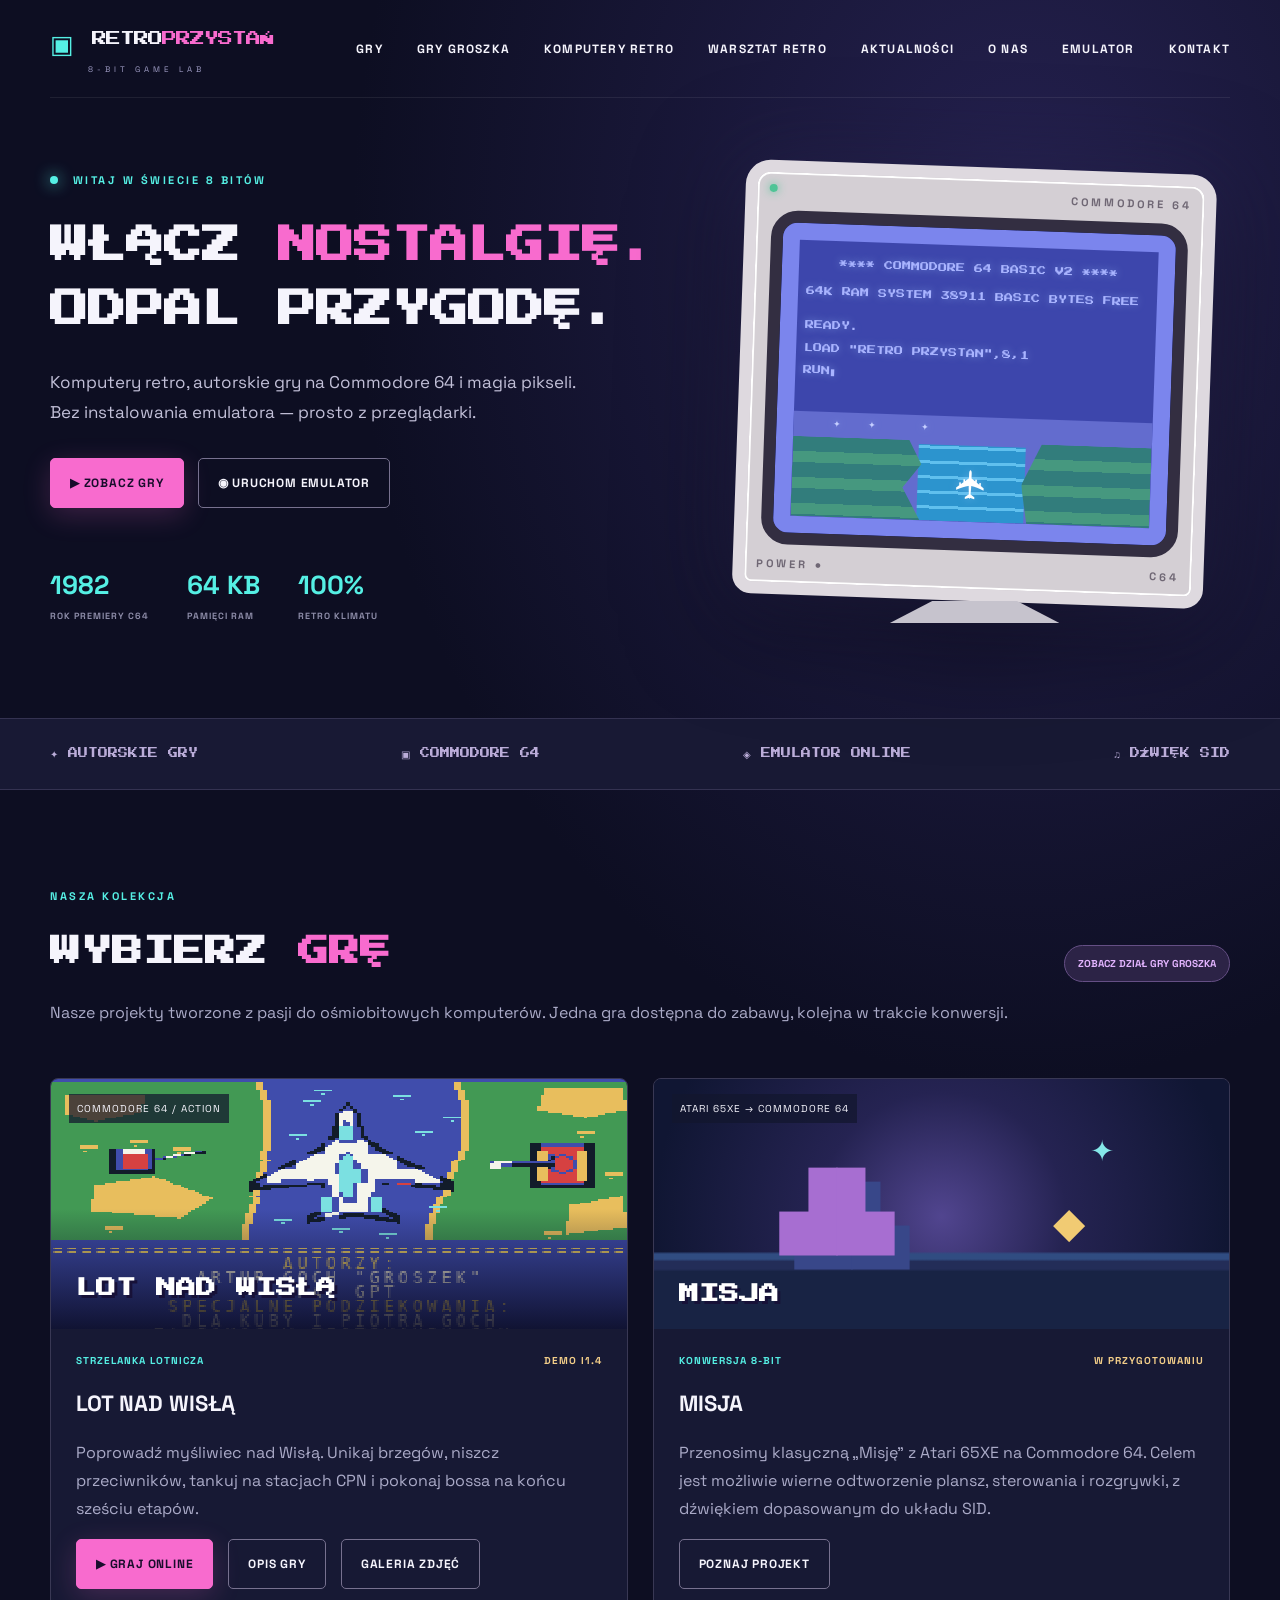
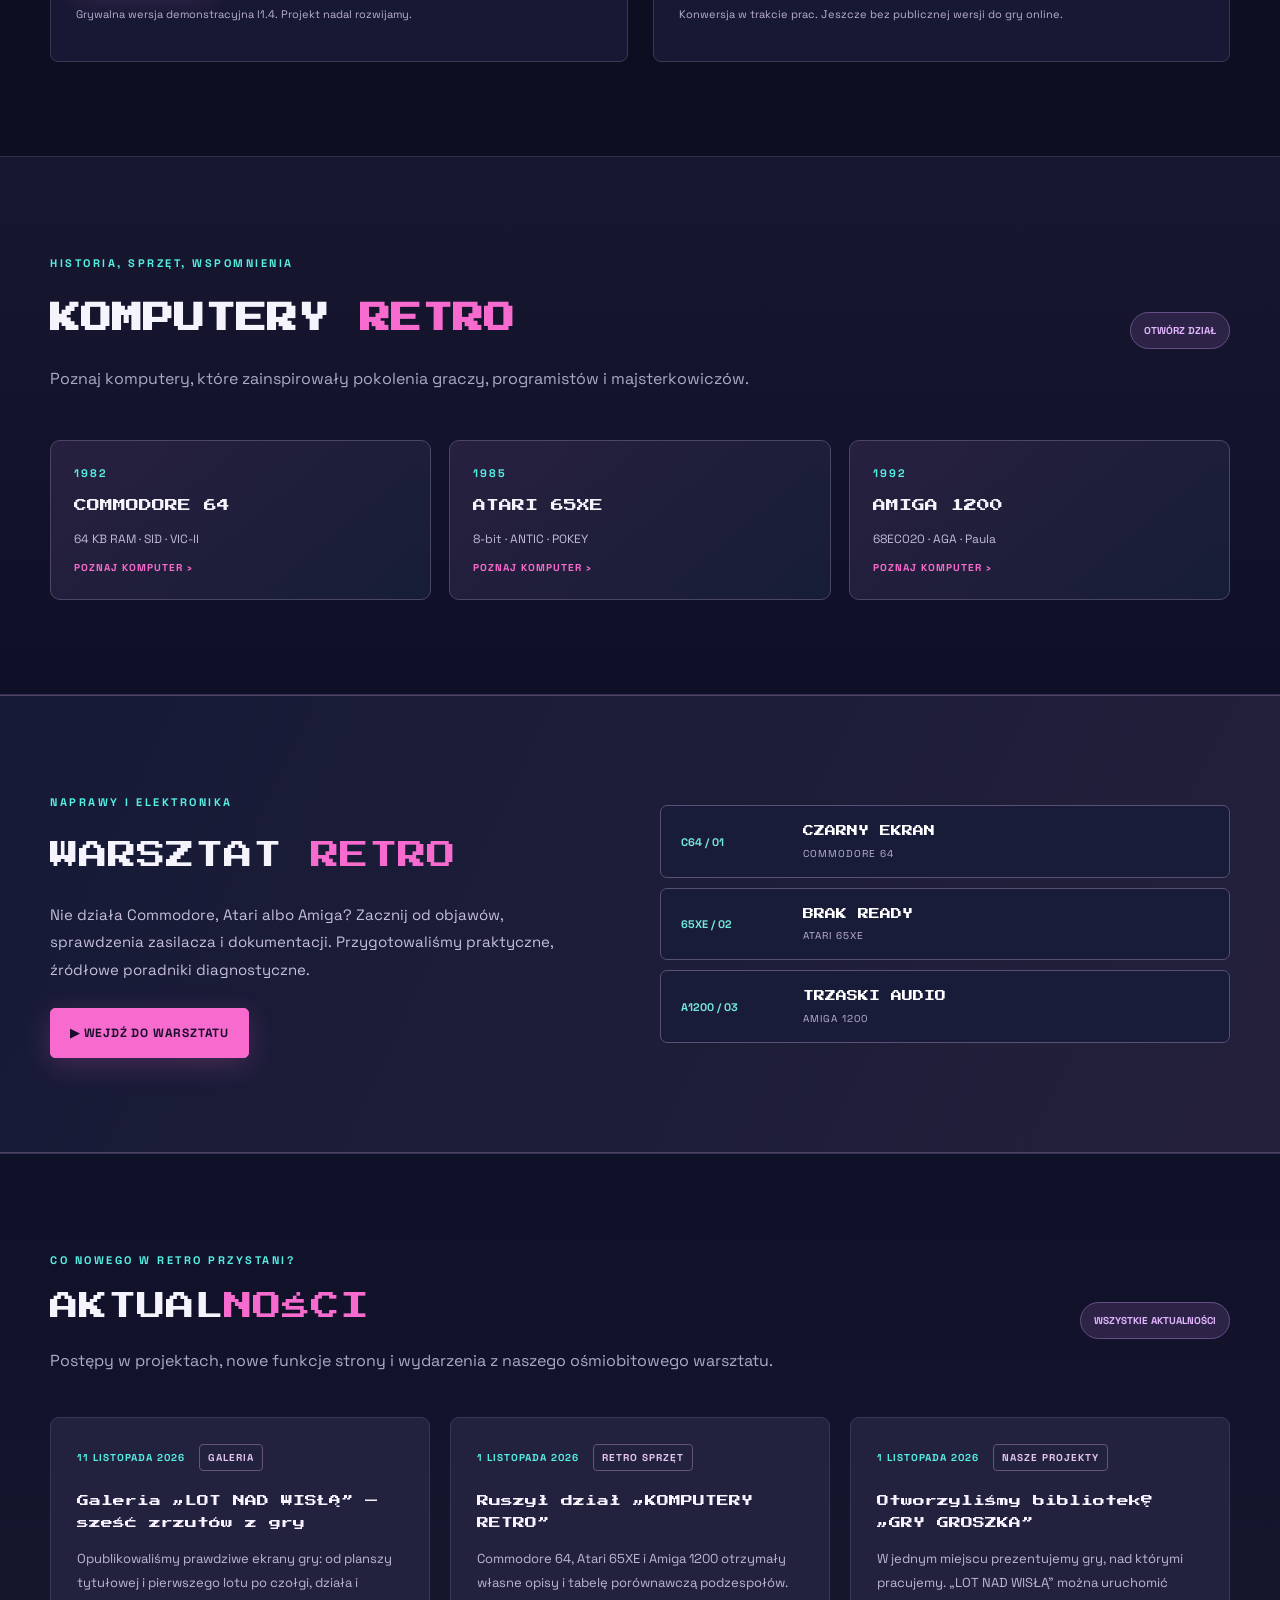
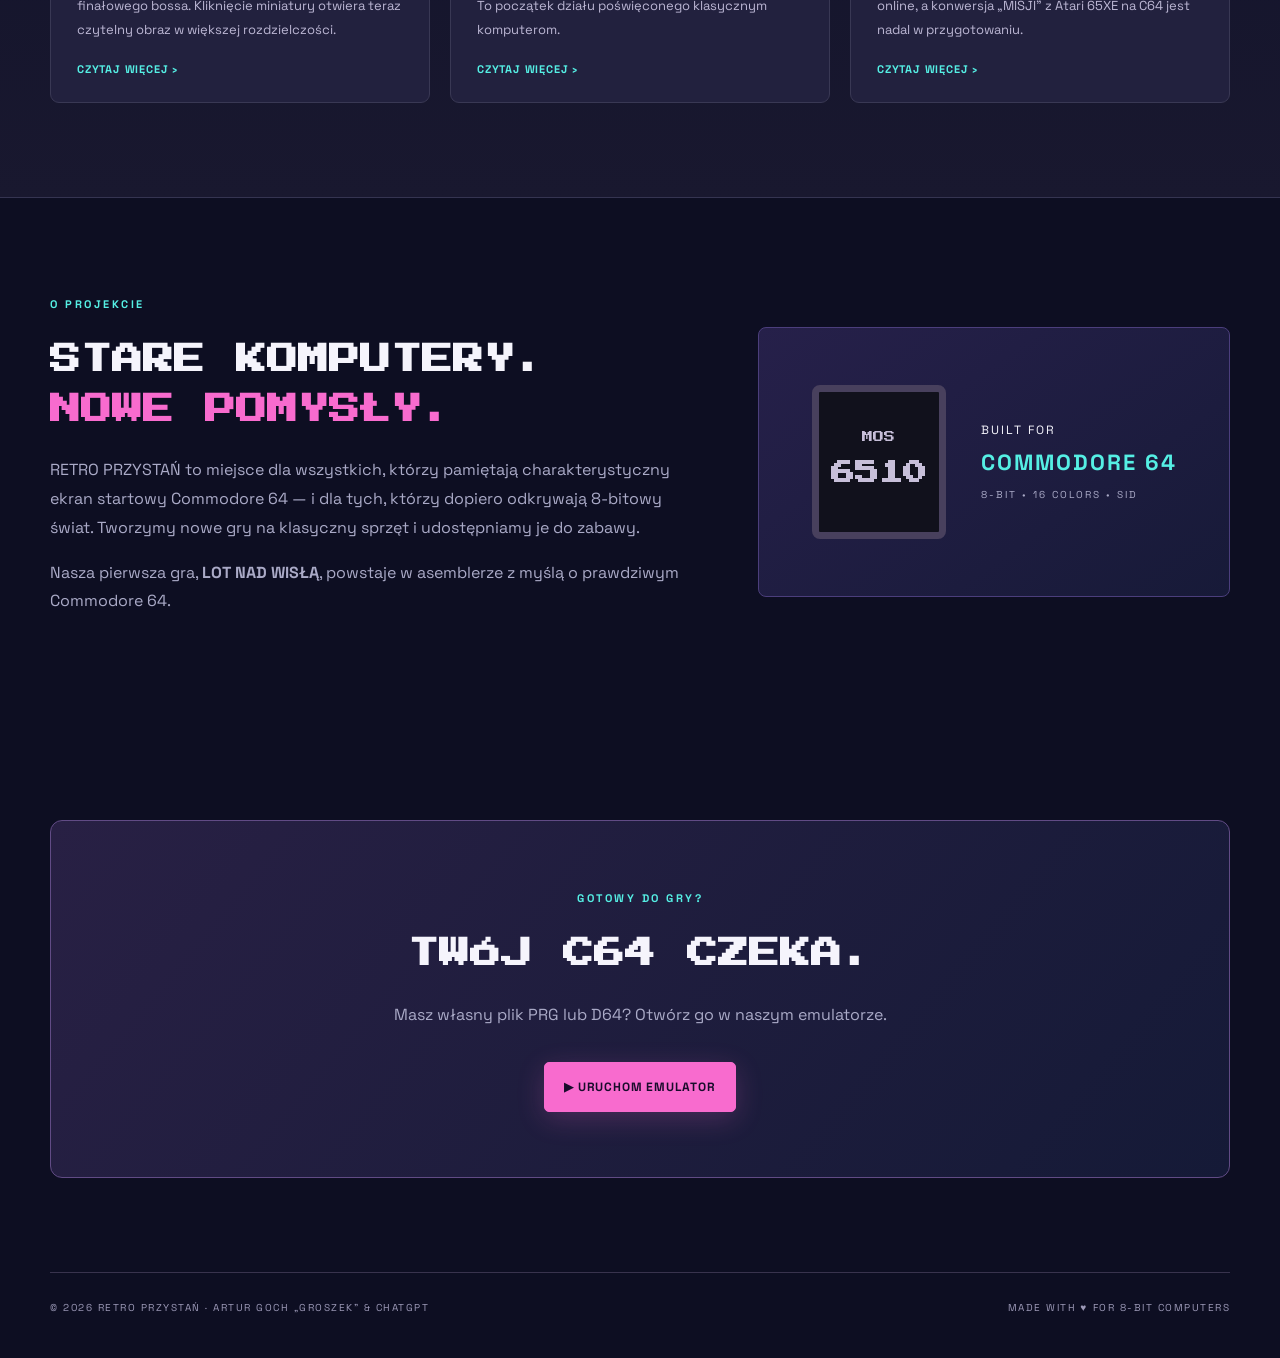
==== commit cc3c077c: "feat: publish Warsztat Retro with C64, Atari 65XE and Amiga 1200 diagnostic guides and sources" ====
--- a/index.html
+++ b/index.html
@@ -11,7 +11,7 @@
   <link rel="stylesheet" href="style.css">
 </head>
 <body>
-  <header class="topbar wrap"><a class="logo" href="index.html"><span class="logo-mark">▣</span> RETRO<span class="accent">PRZYSTAŃ</span><small>8-BIT GAME LAB</small></a><nav aria-label="Menu"><a href="#gry">GRY</a><a href="gry-groszka.html">GRY GROSZKA</a><a href="komputery-retro.html">KOMPUTERY RETRO</a><a href="aktualnosci.html">AKTUALNOŚCI</a><a href="#o-projekcie">O NAS</a><a href="player.html">EMULATOR</a><a href="#kontakt">KONTAKT</a></nav></header>
+  <header class="topbar wrap"><a class="logo" href="index.html"><span class="logo-mark">▣</span> RETRO<span class="accent">PRZYSTAŃ</span><small>8-BIT GAME LAB</small></a><nav aria-label="Menu"><a href="#gry">GRY</a><a href="gry-groszka.html">GRY GROSZKA</a><a href="komputery-retro.html">KOMPUTERY RETRO</a><a href="warsztat-retro.html">WARSZTAT RETRO</a><a href="aktualnosci.html">AKTUALNOŚCI</a><a href="#o-projekcie">O NAS</a><a href="player.html">EMULATOR</a><a href="#kontakt">KONTAKT</a></nav></header>
   <main>
     <section class="hero wrap">
       <div class="hero-text"><span class="eyebrow"><span class="pulse"></span> WITAJ W ŚWIECIE 8 BITÓW</span><h1>WŁĄCZ <em>NOSTALGIĘ.</em><br>ODPAL PRZYGODĘ.</h1><p>Komputery retro, autorskie gry na Commodore 64 i magia pikseli. Bez instalowania emulatora — prosto z przeglądarki.</p><div class="actions"><a class="btn primary" href="#gry">▶ ZOBACZ GRY</a><a class="btn ghost" href="player.html">◉ URUCHOM EMULATOR</a></div><div class="hero-stats"><div><strong>1982</strong><span>ROK PREMIERY C64</span></div><div><strong>64 KB</strong><span>PAMIĘCI RAM</span></div><div><strong>100%</strong><span>RETRO KLIMATU</span></div></div></div>
@@ -51,6 +51,22 @@
       </div>
     </section>
 
+
+    <section class="section workshop-home-section" id="warsztat" aria-labelledby="workshop-home-title">
+      <div class="wrap workshop-home-layout">
+        <div>
+          <span class="eyebrow">NAPRAWY I ELEKTRONIKA</span>
+          <h2 id="workshop-home-title">WARSZTAT <span class="accent">RETRO</span></h2>
+          <p>Nie działa Commodore, Atari albo Amiga? Zacznij od objawów, sprawdzenia zasilacza i dokumentacji. Przygotowaliśmy praktyczne, źródłowe poradniki diagnostyczne.</p>
+          <a class="btn primary" href="warsztat-retro.html">▶ WEJDŹ DO WARSZTATU</a>
+        </div>
+        <div class="workshop-home-cards" aria-label="Tematy poradników">
+          <a href="warsztat-retro.html#c64"><span>C64 / 01</span><strong>CZARNY EKRAN</strong><small>COMMODORE 64</small></a>
+          <a href="warsztat-retro.html#atari"><span>65XE / 02</span><strong>BRAK READY</strong><small>ATARI 65XE</small></a>
+          <a href="warsztat-retro.html#amiga"><span>A1200 / 03</span><strong>TRZASKI AUDIO</strong><small>AMIGA 1200</small></a>
+        </div>
+      </div>
+    </section>
     <section class="section news-home-section" id="aktualnosci" aria-labelledby="news-home-heading">
       <div class="wrap">
         <div class="section-head">
--- a/style.css
+++ b/style.css
@@ -204,3 +204,17 @@
 @media(max-width:1100px){.topbar{flex-wrap:wrap;padding-block:17px}.topbar nav{width:100%;justify-content:flex-start}}
 @media(max-width:900px){.news-featured{grid-template-columns:1fr}.news-featured-visual{min-height:240px}.news-featured-visual img{max-height:360px}.news-card-grid,.news-home-grid{grid-template-columns:1fr 1fr}.news-footnote{flex-direction:column;align-items:flex-start}}
 @media(max-width:620px){.news-page{padding-top:39px}.news-hero>p{font-size:15px}.news-featured-content{padding:22px}.news-card-grid,.news-home-grid{grid-template-columns:1fr}.news-card,.news-home-card{padding:20px}.news-footnote{padding:22px}.topbar nav{gap:12px}}
+
+/* Karta Warsztatu Retro na stronie glownej. */
+.workshop-home-section{background:linear-gradient(115deg,#161a36,#24203b);border-block:1px solid #504266}
+.workshop-home-layout{display:grid;grid-template-columns:1fr 1fr;align-items:center;gap:40px}
+.workshop-home-section h2{font:clamp(20px,2.8vw,29px)/1.7 'Press Start 2P',monospace;margin:20px 0}
+.workshop-home-section p{max-width:550px;color:#c5bfda;line-height:1.85;font-size:15px;margin:0 0 24px}
+.workshop-home-cards{display:grid;gap:10px}
+.workshop-home-cards a{display:grid;grid-template-columns:110px 1fr;align-items:center;gap:6px 12px;padding:17px 20px;border:1px solid #595075;border-radius:7px;background:#191c38;transition:border-color .2s}
+.workshop-home-cards a:hover,.workshop-home-cards a:focus-visible{border-color:var(--cyan)}
+.workshop-home-cards a>span{grid-row:1/3;color:#74e8da;font-size:11px;font-weight:800}
+.workshop-home-cards a>strong{font:11px/1.6 'Press Start 2P',monospace;color:#fff}
+.workshop-home-cards a>small{font-size:10px;letter-spacing:1px;color:#bcb1d1}
+@media(max-width:870px){.workshop-home-layout{grid-template-columns:1fr}}
+@media(max-width:490px){.workshop-home-cards a{grid-template-columns:95px 1fr;padding:14px}.workshop-home-cards a>strong{font-size:10px}}
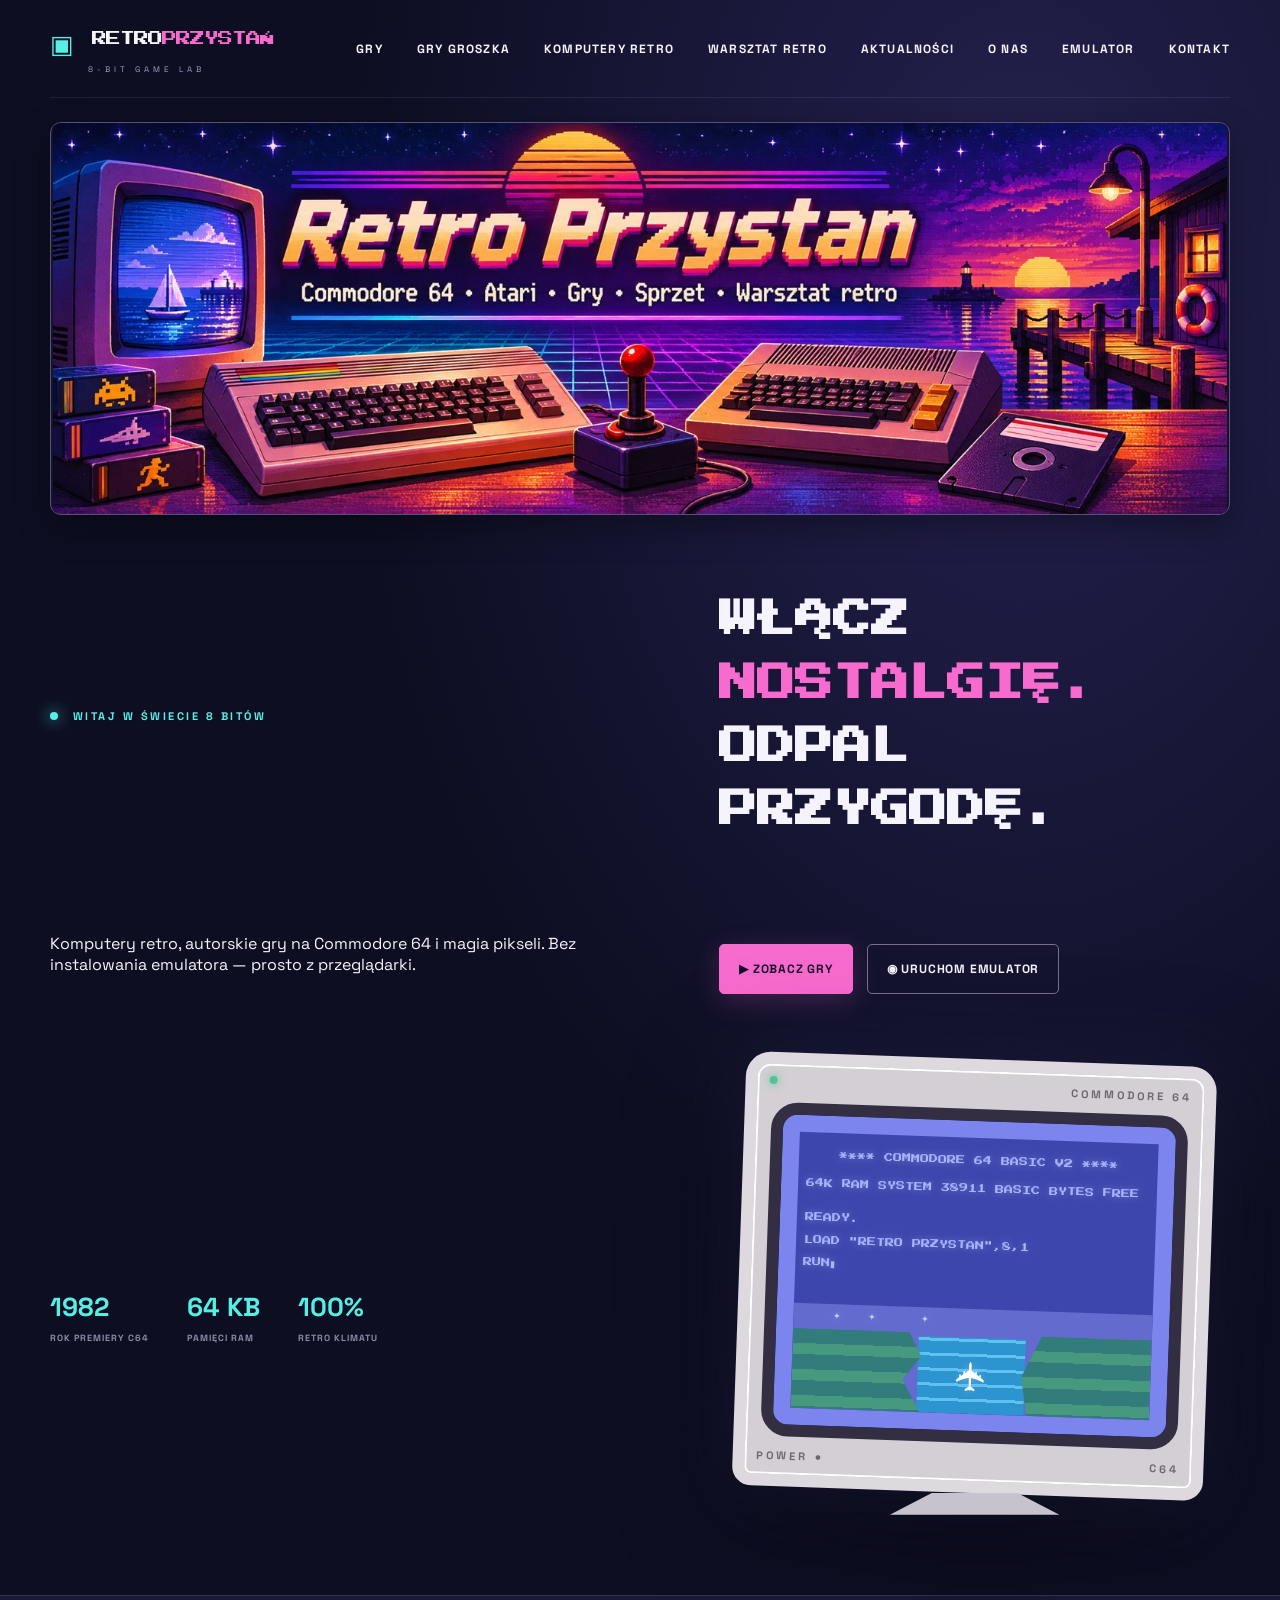
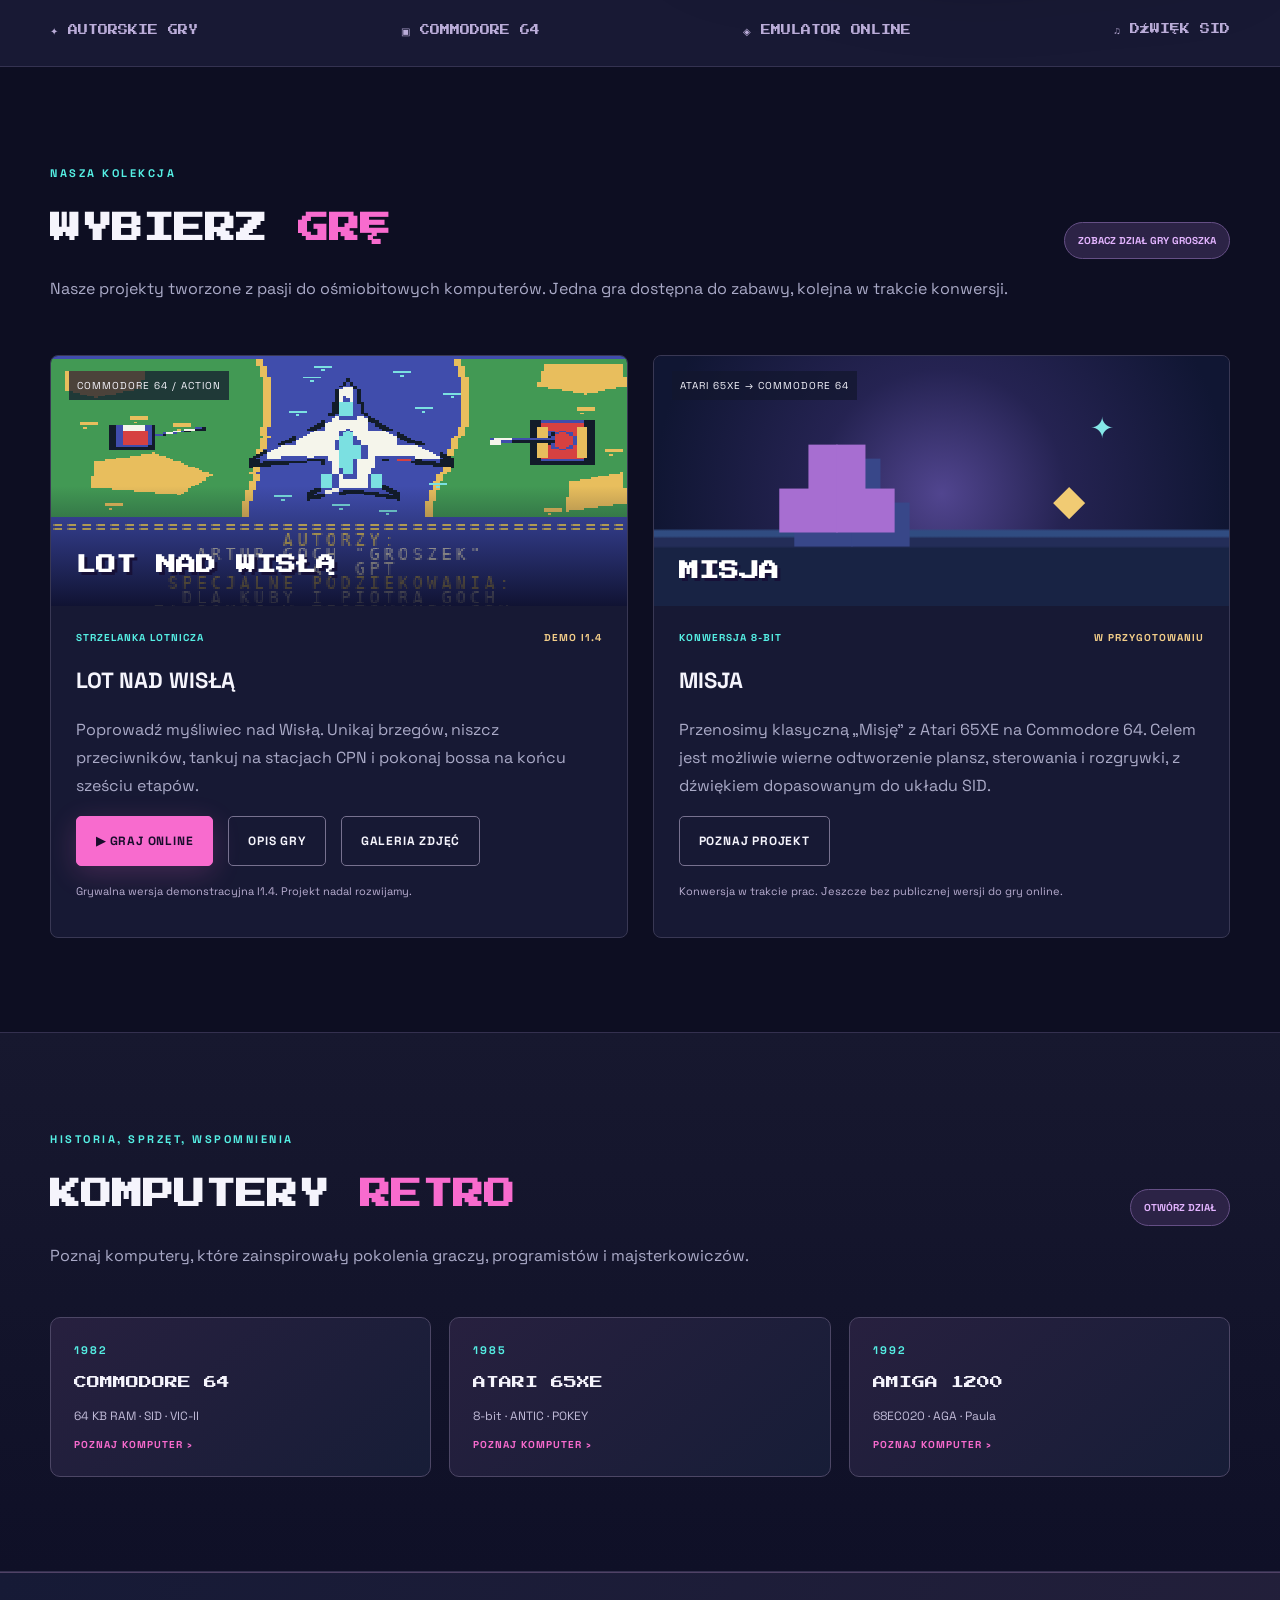
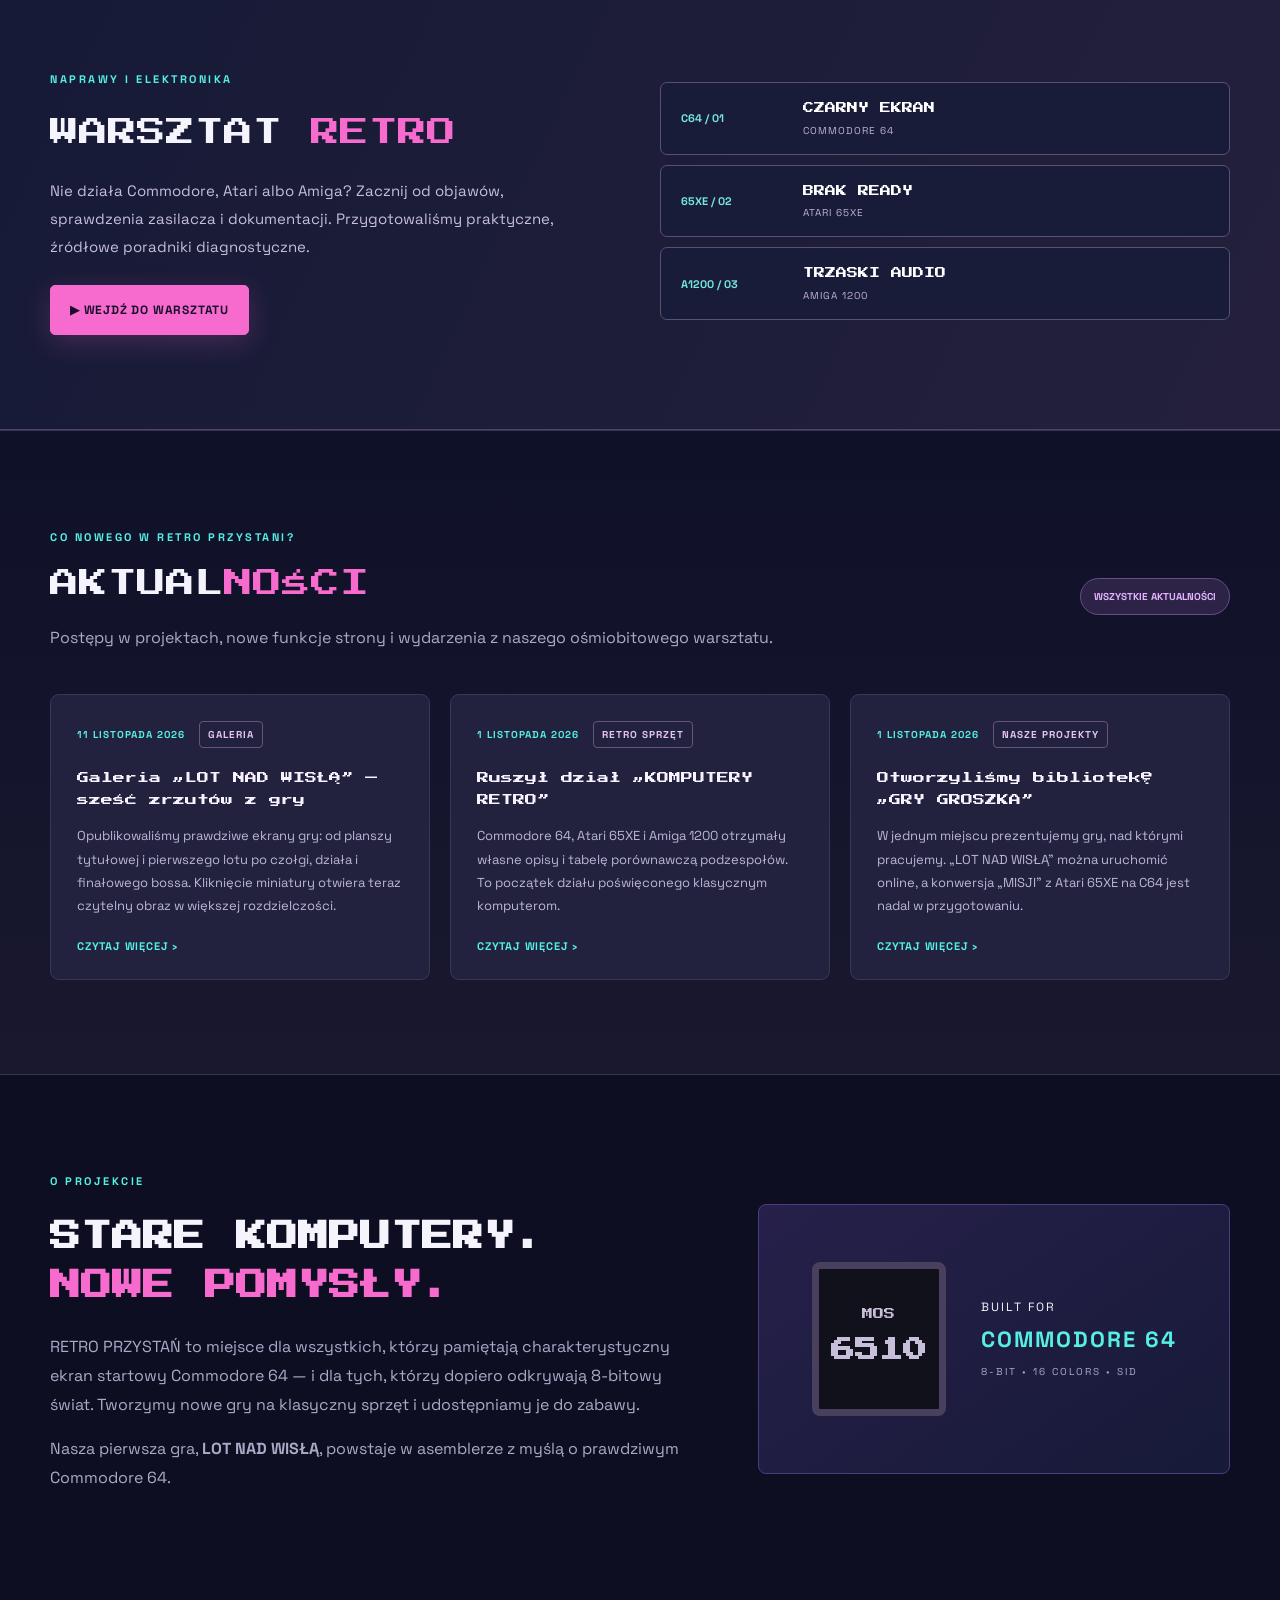
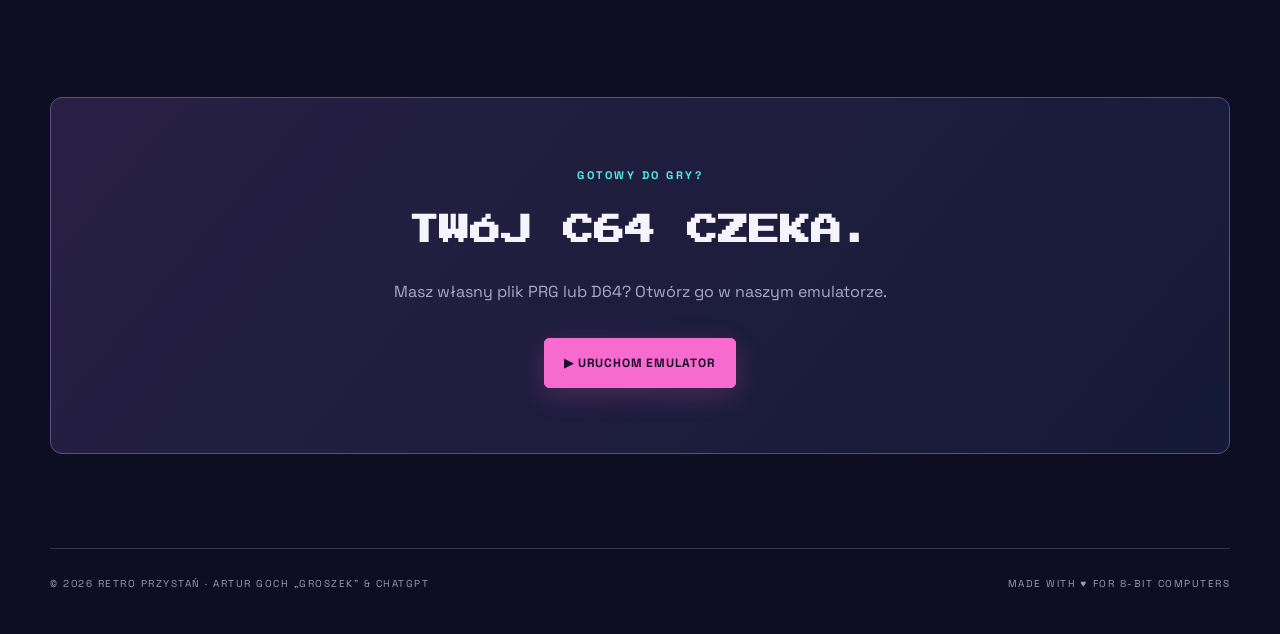
==== commit 52916cb7: "feat: publish original Retro Przystan banner on homepage" ====
--- a/index.html
+++ b/index.html
@@ -13,7 +13,10 @@
 <body>
   <header class="topbar wrap"><a class="logo" href="index.html"><span class="logo-mark">▣</span> RETRO<span class="accent">PRZYSTAŃ</span><small>8-BIT GAME LAB</small></a><nav aria-label="Menu"><a href="#gry">GRY</a><a href="gry-groszka.html">GRY GROSZKA</a><a href="komputery-retro.html">KOMPUTERY RETRO</a><a href="warsztat-retro.html">WARSZTAT RETRO</a><a href="aktualnosci.html">AKTUALNOŚCI</a><a href="#o-projekcie">O NAS</a><a href="player.html">EMULATOR</a><a href="#kontakt">KONTAKT</a></nav></header>
   <main>
-    <section class="hero wrap">
+    <section class="home-main-banner wrap" aria-label="Baner główny RETRO PRZYSTANI">
+      <img src="images/retro-przystan-banner-glowny.jpg" alt="Retro Przystań — Commodore 64, Atari, gry, sprzęt i warsztat retro. Nastrojowa grafika z komputerami, joystickiem, monitorem i przystanią o zachodzie słońca." width="1536" height="512" loading="eager" fetchpriority="high" decoding="async">
+    </section>
+    <section class="hero wrap"
       <div class="hero-text"><span class="eyebrow"><span class="pulse"></span> WITAJ W ŚWIECIE 8 BITÓW</span><h1>WŁĄCZ <em>NOSTALGIĘ.</em><br>ODPAL PRZYGODĘ.</h1><p>Komputery retro, autorskie gry na Commodore 64 i magia pikseli. Bez instalowania emulatora — prosto z przeglądarki.</p><div class="actions"><a class="btn primary" href="#gry">▶ ZOBACZ GRY</a><a class="btn ghost" href="player.html">◉ URUCHOM EMULATOR</a></div><div class="hero-stats"><div><strong>1982</strong><span>ROK PREMIERY C64</span></div><div><strong>64 KB</strong><span>PAMIĘCI RAM</span></div><div><strong>100%</strong><span>RETRO KLIMATU</span></div></div></div>
       <div class="machine" aria-label="Dekoracyjny ekran stylizowany na monitor Commodore 64"><div class="monitor"><div class="monitor-top"><span class="led"></span><span>COMMODORE 64</span></div><div class="crt"><div class="crt-inner"><div class="screen-title">**** COMMODORE 64 BASIC V2 ****</div><div>64K RAM SYSTEM 38911 BASIC BYTES FREE</div><div class="ready">READY.</div><div class="screen-line">LOAD "RETRO PRZYSTAN",8,1</div><div class="screen-line">RUN<span class="cursor">▮</span></div><div class="pixel-scene"><div class="sky-pixels">✦ &nbsp; ✦ &nbsp;&nbsp;&nbsp; ✦</div><div class="plane">✈</div><div class="river"></div><div class="shore shore-left"></div><div class="shore shore-right"></div></div></div></div><div class="monitor-bottom"><span>POWER ●</span><span>C64</span></div></div><div class="stand"></div></div>
     </section>
--- a/style.css
+++ b/style.css
@@ -218,3 +218,9 @@
 .workshop-home-cards a>small{font-size:10px;letter-spacing:1px;color:#bcb1d1}
 @media(max-width:870px){.workshop-home-layout{grid-template-columns:1fr}}
 @media(max-width:490px){.workshop-home-cards a{grid-template-columns:95px 1fr;padding:14px}.workshop-home-cards a>strong{font-size:10px}}
+
+/* Główny baner dostarczony przez autora — pełna rozdzielczość 1536×512. */
+.home-main-banner{padding-top:24px;padding-bottom:0}
+.home-main-banner img{display:block;width:100%;height:auto;aspect-ratio:3/1;object-fit:contain;box-sizing:border-box;border:1px solid #585076;border-radius:11px;background:#14122d;box-shadow:0 12px 35px #0005}
+.home-main-banner + .hero{padding-top:48px}
+@media(max-width:700px){.home-main-banner{padding-top:12px}.home-main-banner img{border-radius:6px}.home-main-banner + .hero{padding-top:32px}}
